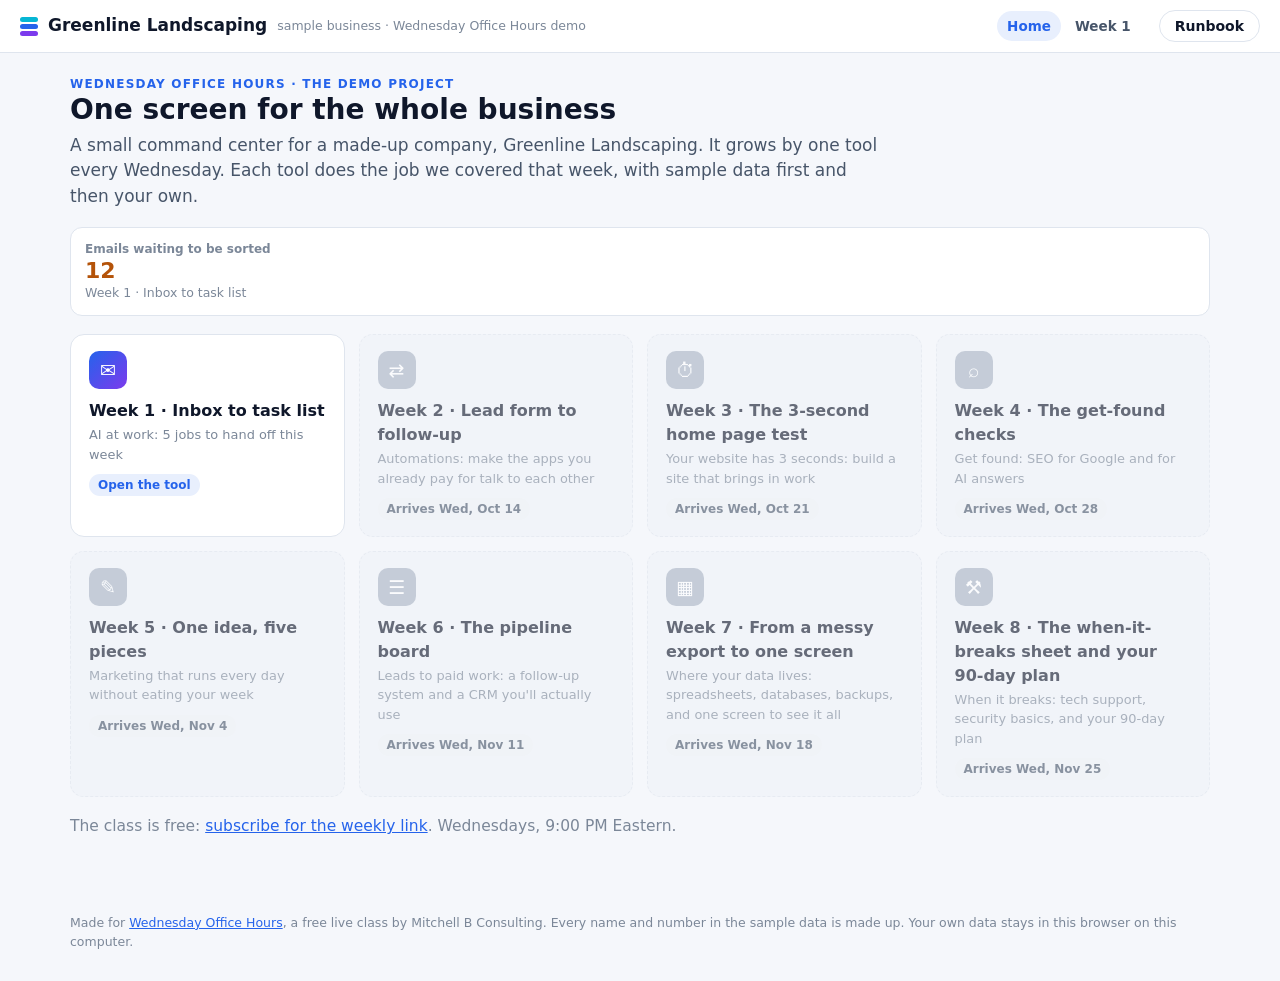
==== index.html @ 770bf20f "Office Hours demo starter: week 1, inbox to task list The starter copy for Wednesday Office Hours, a" ====
<!doctype html>
<html lang="en">
<head>
<meta charset="utf-8">
<meta name="viewport" content="width=device-width, initial-scale=1">
<title>Office Hours Demo · a small business command center</title>
<link rel="stylesheet" href="app/shell.css">
</head>
<body>
<header class="top">
  <a class="brand" href="#/"><span class="stack"><i></i><i></i><i></i></span><b id="bizname">Greenline Landscaping</b><small>sample business · Wednesday Office Hours demo</small></a>
  <nav id="nav"></nav>
  <button class="ghost" id="runbookBtn" hidden>Runbook</button>
</header>
<main id="view"></main>
<aside id="runbook" class="drawer" hidden></aside>
<div id="toast" class="toast" hidden></div>
<footer class="foot">Made for <a href="https://mitchellbconsulting.com/office-hours" target="_blank" rel="noopener">Wednesday Office Hours</a>, a free live class by Mitchell B Consulting. Every name and number in the sample data is made up. Your own data stays in this browser on this computer.</footer>
<script src="app/course.js"></script>
<script src="app/manifest.js"></script>
<script src="app/shell.js"></script>
</body>
</html>
---- app/shell.css ----
/* Office Hours demo: a calm, light page with one blue. No framework, no build step. */
:root{--bg:#f5f7fb;--card:#fff;--line:#dfe5ee;--text:#0f172a;--soft:#475569;--muted:#7b8798;--blue:#2563eb;--violet:#7c3aed;--cyan:#06b6d4;
  --ok:#15803d;--warn:#b45309;--bad:#b91c1c;--okbg:#e8f6ec;--warnbg:#fdf3dc;--badbg:#fde8e8;--bluebg:#e8effd}
*{box-sizing:border-box}
html,body{margin:0;background:var(--bg);color:var(--text);font:15.5px/1.5 system-ui,-apple-system,"Segoe UI",Roboto,Arial,sans-serif}
a{color:var(--blue)}
.top{position:sticky;top:0;z-index:5;display:flex;align-items:center;gap:18px;padding:10px 20px;background:#fff;border-bottom:1px solid var(--line)}
.brand{display:flex;align-items:center;gap:10px;text-decoration:none;color:var(--text)}
.brand b{font-size:17px}.brand small{color:var(--muted);font-size:12.5px}
.stack{display:inline-flex;flex-direction:column;gap:2px}.stack i{display:block;width:18px;height:5px;border-radius:3px;background:var(--cyan)}
.stack i:nth-child(2){background:var(--blue)}.stack i:nth-child(3){background:var(--violet)}
#nav{display:flex;gap:4px;flex-wrap:wrap;margin-left:auto}
#nav a{padding:5px 10px;border-radius:999px;text-decoration:none;color:var(--soft);font-size:13.5px;font-weight:600}
#nav a.on{background:var(--bluebg);color:var(--blue)}
main{max-width:1180px;margin:0 auto;padding:22px 20px 60px}
h1{font-size:28px;line-height:1.2;margin:0 0 6px}h2{font-size:19px;margin:0 0 10px}h3{font-size:15.5px;margin:0 0 6px}
.lead{color:var(--soft);font-size:17px;margin:0 0 18px;max-width:820px}
.kicker{font-size:12px;font-weight:800;letter-spacing:1.2px;text-transform:uppercase;color:var(--blue)}
.grid{display:grid;gap:14px}.g2{grid-template-columns:repeat(auto-fit,minmax(340px,1fr))}.g3{grid-template-columns:repeat(auto-fit,minmax(260px,1fr))}.g4{grid-template-columns:repeat(auto-fit,minmax(210px,1fr))}
.card{background:var(--card);border:1px solid var(--line);border-radius:14px;padding:16px 18px}
.card>h2:first-child,.card>h3:first-child{margin-top:0}
.tile{display:block;text-decoration:none;color:inherit;background:var(--card);border:1px solid var(--line);border-radius:14px;padding:16px 18px;transition:border-color .15s,box-shadow .15s}
a.tile:hover{border-color:var(--blue);box-shadow:0 6px 20px rgba(37,99,235,.10)}
.tile .ico{width:38px;height:38px;border-radius:10px;display:flex;align-items:center;justify-content:center;font-size:19px;color:#fff;background:linear-gradient(135deg,var(--blue),var(--violet));margin-bottom:10px}
.tile.locked{opacity:.62;background:#f0f3f8;border-style:dashed}.tile.locked .ico{background:#a8b3c4}
.tile b{display:block;font-size:16px}.tile small{display:block;color:var(--muted);margin-top:2px}
.tile .num{margin-top:10px;font-size:14px;font-weight:700}
.stat{background:var(--card);border:1px solid var(--line);border-radius:12px;padding:12px 14px}
.stat .k{font-size:12px;color:var(--muted);font-weight:600}.stat .v{font-size:22px;font-weight:800;line-height:1.2}.stat .d{font-size:12.5px;color:var(--muted)}
.ok{color:var(--ok)}.warn{color:var(--warn)}.bad{color:var(--bad)}.mut{color:var(--muted)}
.badge{display:inline-block;font-size:12px;font-weight:700;border-radius:999px;padding:2px 9px;background:#eef1f6;color:var(--soft);white-space:nowrap}
.badge.ok{background:var(--okbg);color:var(--ok)}.badge.warn{background:var(--warnbg);color:var(--warn)}.badge.bad{background:var(--badbg);color:var(--bad)}.badge.blue{background:var(--bluebg);color:var(--blue)}
button,.btn{font:600 14px system-ui,-apple-system,sans-serif;border-radius:999px;border:1px solid var(--line);background:#fff;color:var(--text);padding:7px 15px;cursor:pointer;text-decoration:none;display:inline-block}
button:hover,.btn:hover{border-color:var(--blue)}
button.primary,.btn.primary{background:var(--blue);border-color:var(--blue);color:#fff}
button.ghost{background:transparent}
button.small{padding:3px 10px;font-size:12.5px}
.row{display:flex;gap:8px;flex-wrap:wrap;align-items:center}.spacer{flex:1}
textarea,input[type=text],input[type=date],input[type=number],select{font:inherit;width:100%;border:1px solid var(--line);border-radius:10px;padding:9px 11px;background:#fff;color:var(--text)}
textarea{min-height:120px;resize:vertical;font:13.5px/1.5 ui-monospace,Menlo,Consolas,monospace}
label.f{display:block;font-size:13px;font-weight:600;color:var(--soft);margin:10px 0 4px}
pre.code{white-space:pre-wrap;word-break:break-word;background:#f3f5f9;border:1px solid var(--line);border-radius:10px;padding:11px 13px;font:13.5px/1.5 ui-monospace,Menlo,Consolas,monospace;margin:0}
.wrap{overflow-x:auto;border:1px solid var(--line);border-radius:12px;background:#fff}
table{border-collapse:collapse;width:100%;font-size:14px}th,td{text-align:left;vertical-align:top;padding:8px 11px;border-bottom:1px solid var(--line)}
th{font-size:12px;color:var(--muted);white-space:nowrap;cursor:pointer;user-select:none;background:#fafbfd}tr:last-child td{border-bottom:0}
tr.hot td{background:var(--warnbg)}tr.done td{color:var(--muted);text-decoration:line-through}
.steps{counter-reset:s;display:grid;gap:14px}
.step{background:var(--card);border:1px solid var(--line);border-radius:14px;padding:16px 18px;position:relative}
.step>h2{display:flex;gap:10px;align-items:center}
.step>h2::before{counter-increment:s;content:counter(s);flex:0 0 28px;height:28px;border-radius:50%;background:linear-gradient(135deg,var(--blue),var(--violet));color:#fff;font-size:14px;display:flex;align-items:center;justify-content:center}
.piles{display:grid;grid-template-columns:repeat(auto-fit,minmax(230px,1fr));gap:12px}
.pile{background:#f3f5f9;border:1px solid var(--line);border-radius:12px;padding:10px;min-height:120px}
.pile h3{display:flex;justify-content:space-between;align-items:center;font-size:13px;text-transform:uppercase;letter-spacing:.8px;color:var(--soft)}
.item{background:#fff;border:1px solid var(--line);border-radius:10px;padding:9px 10px;margin-top:8px;font-size:13.5px}
.item b{display:block}.item small{color:var(--muted)}.item select{margin-top:6px;padding:4px 8px;font-size:12.5px;border-radius:8px}
.item.moved{border-color:var(--warn);background:var(--warnbg)}
.bars{display:grid;gap:8px}.barrow{display:grid;grid-template-columns:150px 1fr 90px;gap:10px;align-items:center;font-size:13.5px}
.bartrack{background:#eef1f6;border-radius:6px;height:16px;overflow:hidden}.barfill{height:16px;border-radius:6px;background:linear-gradient(90deg,var(--blue),var(--violet))}
.note{border-left:3px solid var(--blue);background:var(--bluebg);border-radius:0 10px 10px 0;padding:9px 12px;font-size:14px;margin:10px 0}
.note.warn{border-color:var(--warn);background:var(--warnbg)}.note.ok{border-color:var(--ok);background:var(--okbg)}
.drawer{position:fixed;top:0;right:0;bottom:0;width:min(430px,94vw);background:#fff;border-left:1px solid var(--line);box-shadow:-12px 0 40px rgba(15,23,42,.12);z-index:9;overflow:auto;padding:18px 20px 40px}
.drawer h2{display:flex;justify-content:space-between;align-items:center}
.rb{border:1px solid var(--line);border-radius:12px;padding:10px 12px;margin:10px 0}
.rb label{display:flex;gap:9px;align-items:flex-start;cursor:pointer}.rb input{margin-top:4px;width:17px;height:17px}
.rb .at{font:700 12px ui-monospace,Menlo,monospace;color:var(--blue)}.rb small{display:block;color:var(--muted);margin-top:3px}
.rb.done{background:#f3f5f9}.rb.done b{text-decoration:line-through;color:var(--muted)}
.toast{position:fixed;left:50%;bottom:26px;transform:translateX(-50%);background:var(--text);color:#fff;padding:9px 16px;border-radius:999px;font-size:14px;z-index:20}
.foot{max-width:1180px;margin:0 auto;padding:0 20px 30px;color:var(--muted);font-size:12.5px}
.chips span{display:inline-block;border:1px solid var(--line);background:#fff;border-radius:999px;padding:2px 10px;margin:2px 4px 2px 0;font-size:12.5px}
@media (max-width:700px){.top{flex-wrap:wrap}.barrow{grid-template-columns:110px 1fr 70px}}
@media print{.top,.foot,.drawer,button{display:none}}
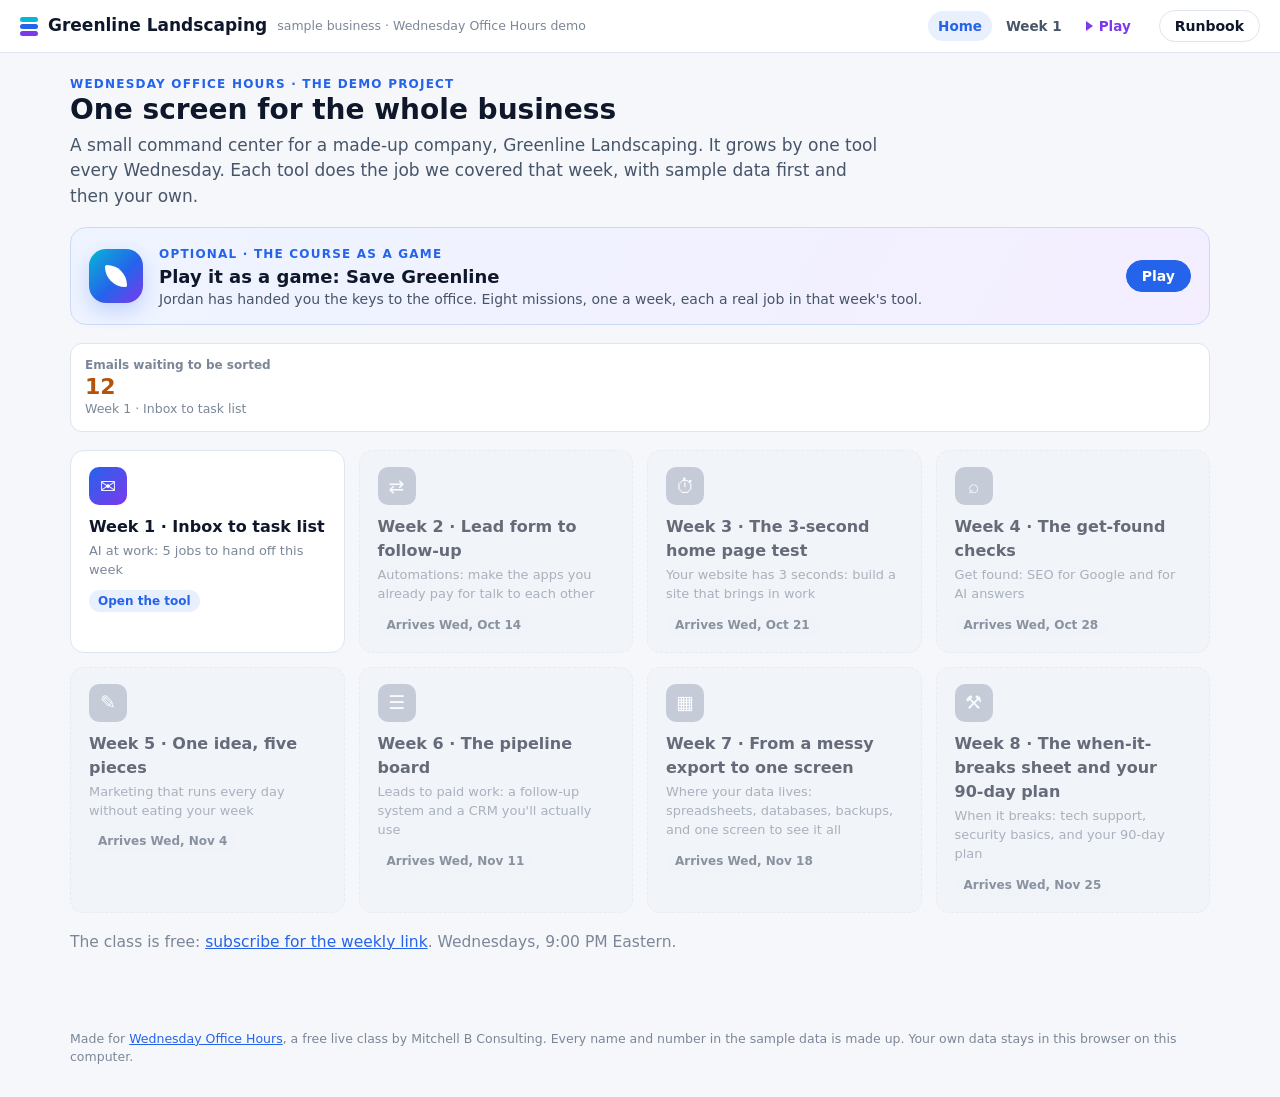
==== commit b0735ac5: "Starter: Save Greenline, the course as a game (mission 1), plus the game guide Co-Authored-By: Claud" ====
--- a/index.html
+++ b/index.html
@@ -5,6 +5,7 @@
 <meta name="viewport" content="width=device-width, initial-scale=1">
 <title>Office Hours Demo · a small business command center</title>
 <link rel="stylesheet" href="app/shell.css">
+<link rel="stylesheet" href="app/game/game.css">
 </head>
 <body>
 <header class="top">
--- a/app/game/game.css
+++ b/app/game/game.css
@@ -0,0 +1,258 @@
+/* Save Greenline · the game's look. Same calm page and the same three colors as app/shell.css.
+   Every class starts with sg- so nothing here touches the tools. No images: shapes are plain CSS. */
+
+/* ── shared pieces ── */
+:root{--sg-gold:#f2a900;--sg-grad:linear-gradient(135deg,var(--cyan),var(--blue) 55%,var(--violet))}
+.game h1[tabindex]:focus,.game h2[tabindex]:focus{outline:none}
+.game a:focus-visible,.game button:focus-visible,.game input:focus-visible,.sg-home:focus-visible{outline:3px solid rgba(37,99,235,.45);outline-offset:2px}
+.game button[disabled]{opacity:.5;cursor:not-allowed}
+.game button[disabled]:hover{border-color:var(--line)}
+.sg-narrow{max-width:760px;margin-left:auto;margin-right:auto}
+.sg-small{color:var(--muted);font-size:13.5px;margin:0}
+.sg-h{margin:26px 0 10px}
+.sg-big{padding:10px 24px;font-size:16px}
+.sg-actions{margin-top:16px;gap:12px}
+.sg-center{justify-content:center}
+.sg-sr{position:absolute;width:1px;height:1px;margin:-1px;padding:0;overflow:hidden;clip:rect(0,0,0,0);white-space:nowrap;border:0}
+.sg-card{background:var(--card);border:1px solid var(--line);border-radius:18px;padding:22px 24px}
+.sg-emblem{display:flex;align-items:center;justify-content:center;flex:0 0 54px;width:54px;height:54px;border-radius:17px;background:var(--sg-grad);box-shadow:0 8px 20px rgba(37,99,235,.22)}
+.sg-emblem i{display:block;width:22px;height:22px;background:#fff;border-radius:2px 100% 2px 100%}
+.sg-check{display:block;width:6px;height:11px;margin-top:-2px;border:solid currentColor;border-width:0 2.5px 2.5px 0;transform:rotate(45deg)}
+.sg-stars{display:inline-flex;gap:3px;font-size:18px;line-height:1}
+.sg-stars span{color:#d5dbe6}.sg-stars span.on{color:var(--sg-gold)}
+.sg-stars.big{font-size:46px;gap:10px;margin:10px 0 6px}
+.sg-medal{display:flex;align-items:center;justify-content:center;width:52px;height:52px;flex:0 0 52px;border-radius:50%;font-size:24px;line-height:1;color:#fff;background:var(--sg-grad);box-shadow:inset 0 0 0 3px rgba(255,255,255,.5),0 6px 16px rgba(37,99,235,.22);font-variant-emoji:text}
+.sg-medal.small{width:42px;height:42px;flex-basis:42px;font-size:19px}
+.sg-medal.big{width:112px;height:112px;flex-basis:112px;font-size:54px;box-shadow:inset 0 0 0 5px rgba(255,255,255,.5),0 14px 34px rgba(37,99,235,.28)}
+.sg-track{height:8px;border-radius:99px;background:#eef1f6;overflow:hidden}
+.sg-fill{height:100%;width:0;border-radius:99px;background:linear-gradient(90deg,var(--cyan),var(--blue),var(--violet));transition:width .9s cubic-bezier(.2,.7,.3,1)}
+.sg-two{display:inline-flex;align-items:center}
+.sg-ask{display:inline-flex;flex-wrap:wrap;align-items:center;gap:8px;font-size:13.5px;font-weight:600;color:var(--soft)}
+.game button.sg-danger{border-color:var(--bad);color:var(--bad)}
+.game button.sg-danger:hover{background:var(--badbg)}
+
+/* ── the invitation on the home screen, and Play in the navigation ── */
+.sg-home{display:flex;align-items:center;gap:16px;margin:0 0 18px;padding:14px 18px;text-decoration:none;color:inherit;border:1px solid #cddaf6;border-radius:16px;background:linear-gradient(120deg,#eef4ff,#f4eeff);transition:border-color .15s,box-shadow .15s}
+.sg-home:hover{border-color:var(--blue);box-shadow:0 8px 24px rgba(37,99,235,.13)}
+.sg-hometext{flex:1;min-width:0}
+.sg-hometext b{display:block;font-size:18px;line-height:1.3}
+.sg-hometext small{display:block;color:var(--soft);font-size:14px}
+.sg-cta{white-space:nowrap}
+#nav a.play{color:var(--violet)}
+#nav a.play::before{content:"";display:inline-block;margin-right:6px;border-left:7px solid currentColor;border-top:5px solid transparent;border-bottom:5px solid transparent}
+#nav a.play.on{background:#f1eaff;color:var(--violet)}
+
+/* ── the title screen ── */
+.sg-hero{position:relative;overflow:hidden;margin-top:14px;padding:32px 30px 26px;background:var(--card);border:1px solid var(--line);border-radius:22px;box-shadow:0 14px 40px rgba(37,99,235,.08)}
+.sg-hero::before{content:"";position:absolute;left:0;right:0;top:0;height:6px;background:linear-gradient(90deg,var(--cyan),var(--blue),var(--violet))}
+.sg-hero .sg-emblem{margin-bottom:14px}
+.sg-hero h1{font-size:40px;letter-spacing:-.6px;margin:4px 0 12px}
+.sg-premise{list-style:none;margin:0 0 14px;padding:0;font-size:17px;color:var(--soft)}
+.sg-premise li{margin:0 0 7px}
+.sg-hero input{max-width:340px}
+
+/* ── the map ── */
+.sg-maphead{align-items:flex-end}
+.sg-rank{display:inline-flex;flex-direction:column;padding:8px 14px;border:1px solid var(--line);border-radius:12px;background:var(--card)}
+.sg-rank small{font-size:11.5px;font-weight:800;letter-spacing:1px;text-transform:uppercase;color:var(--muted)}
+.sg-rank b{font-size:16px;color:var(--violet)}
+.sg-rankrow{gap:12px;margin-bottom:4px}
+.sg-nextup{margin:12px 0 6px;gap:14px}
+.sg-nextup .sg-small{flex:1;min-width:220px;font-size:14.5px;color:var(--soft)}
+.sg-status{display:grid;grid-template-columns:minmax(0,1.25fr) repeat(3,minmax(0,1fr));gap:12px;margin:14px 0 6px}
+.sg-meter{display:flex;flex-direction:column;background:var(--card);border:1px solid var(--line);border-radius:14px;padding:12px 14px}
+.sg-meter .k{font-size:12.5px;font-weight:600;color:var(--muted);line-height:1.3}
+.sg-meter .v{margin-top:auto;padding-top:4px;font-size:26px;font-weight:800;line-height:1.2;font-variant-numeric:tabular-nums}
+.sg-meter .sg-track{margin:6px 0 5px}
+.sg-meter .d{font-size:12px;color:var(--muted)}
+.sg-health .v{color:var(--blue)}
+.sg-health .sg-track{height:12px}
+
+/* the path: four stops, a turn, four stops back. Each connector is drawn by the stop it leaves. */
+.sg-path{list-style:none;margin:0;padding:6px 18px 0;display:grid;grid-template-columns:repeat(4,minmax(0,1fr));column-gap:18px;row-gap:30px}
+.sg-stop{position:relative;display:flex;min-width:0}
+.sg-stop::after{content:"";position:absolute;z-index:0;pointer-events:none;top:25px;left:50%;width:calc(100% + 18px);height:6px;border-radius:3px;background:var(--line)}
+.sg-stop.is-done::after{background:var(--blue)}
+.sg-stopin{position:relative;z-index:1;flex:1;min-width:0;display:flex;flex-direction:column;text-decoration:none;color:inherit;border-radius:14px}
+.sg-node{position:relative;display:flex;align-items:center;justify-content:center;flex:0 0 56px;width:56px;height:56px;margin:0 auto;border-radius:50%;border:4px solid var(--line);background:#fff;color:var(--muted);font-size:20px;font-weight:800;line-height:1;box-shadow:0 0 0 5px var(--bg);font-variant-emoji:text}
+.sg-stopbody{display:flex;flex-direction:column;flex:1;gap:3px;margin-top:10px;padding:10px 12px 12px;text-align:center;background:var(--card);border:1px solid var(--line);border-radius:14px;transition:border-color .15s,box-shadow .15s}
+.sg-stopk{font-size:11.5px;font-weight:800;letter-spacing:1px;text-transform:uppercase;color:var(--muted)}
+.sg-stopbody b{font-size:15px;line-height:1.3}
+.sg-stopstate{margin-top:auto;padding-top:6px;font-size:13px;color:var(--muted)}
+a.sg-stopin:hover .sg-stopbody{border-color:var(--blue);box-shadow:0 6px 20px rgba(37,99,235,.10)}
+.is-done .sg-node{border-color:transparent;background:var(--sg-grad);color:#fff;font-size:24px}
+.is-open .sg-node{border-color:var(--blue);color:var(--blue)}
+.is-open .sg-node::after{content:"";position:absolute;top:-4px;right:-4px;bottom:-4px;left:-4px;border-radius:50%;border:2px solid var(--blue);opacity:0;animation:sg-pulse 2.2s ease-out infinite}
+.is-open .sg-stopbody{border-color:#b9cdf8;box-shadow:0 6px 20px rgba(37,99,235,.08)}
+.is-locked .sg-node{background:#eef1f6;color:#a8b3c4}
+.is-later .sg-node{border-style:dashed;background:var(--bg);color:#a8b3c4}
+.is-locked .sg-stopbody,.is-later .sg-stopbody{background:#f0f3f8;border-style:dashed}
+.is-locked .sg-stopbody b,.is-later .sg-stopbody b{color:var(--soft)}
+.sg-lock{position:relative;display:block;width:18px;height:13px;margin-top:8px;border-radius:3px;background:currentColor}
+.sg-lock::before{content:"";position:absolute;left:3px;top:-9px;width:12px;height:11px;box-sizing:border-box;border:3px solid currentColor;border-bottom:0;border-radius:6px 6px 0 0}
+@media (min-width:861px){
+  .sg-stop:nth-child(1){grid-area:1/1}.sg-stop:nth-child(2){grid-area:1/2}.sg-stop:nth-child(3){grid-area:1/3}.sg-stop:nth-child(4){grid-area:1/4}
+  .sg-stop:nth-child(5){grid-area:2/4}.sg-stop:nth-child(6){grid-area:2/3}.sg-stop:nth-child(7){grid-area:2/2}.sg-stop:nth-child(8){grid-area:2/1}
+  .sg-stop:nth-child(n+5)::after{left:auto;right:50%}
+  .sg-stop:nth-child(4)::after{left:50%;right:-14px;width:auto;height:calc(100% + 36px);box-sizing:border-box;background:none;border:6px solid var(--line);border-left:0;border-radius:0 30px 30px 0}
+  .sg-stop.is-done:nth-child(4)::after{background:none;border-color:var(--blue)}
+  .sg-stop:nth-child(8)::after{display:none}
+}
+.sg-shelf{list-style:none;margin:0;padding:0;display:grid;grid-template-columns:repeat(auto-fill,minmax(118px,1fr));gap:10px}
+.sg-badge{display:flex;flex-direction:column;align-items:center;gap:7px;padding:12px 8px;text-align:center;font-size:13px;font-weight:700;line-height:1.3;background:var(--card);border:1px solid var(--line);border-radius:14px}
+.sg-badge.off{background:transparent;border-style:dashed;color:var(--muted);font-weight:600}
+.sg-badge.off .sg-medal{background:#eef1f6;color:#b6c0cf;box-shadow:inset 0 0 0 2px var(--line)}
+.sg-foot{margin-top:26px;padding-top:14px;border-top:1px solid var(--line);font-size:13.5px}
+
+/* ── a mission ── */
+.sg-back{display:inline-block;margin-bottom:10px;font-size:13.5px;font-weight:600;text-decoration:none}
+.sg-back::before{content:"";display:inline-block;width:7px;height:7px;margin-right:7px;border:solid currentColor;border-width:0 0 2px 2px;transform:rotate(45deg) translateY(-1px)}
+.sg-steps{list-style:none;display:flex;flex-wrap:wrap;gap:6px;margin:10px 0 18px;padding:0}
+.sg-step,.game button.sg-step{display:inline-flex;align-items:center;gap:7px;padding:4px 13px 4px 5px;border:1px solid var(--line);border-radius:999px;background:#fff;color:var(--muted);font:700 13px system-ui,-apple-system,sans-serif}
+.sg-step i{display:flex;align-items:center;justify-content:center;width:22px;height:22px;border-radius:50%;background:#eef1f6;font-style:normal;font-size:12px}
+.sg-step.on{border-color:var(--blue);background:var(--bluebg);color:var(--blue)}
+.sg-step.on i{background:var(--blue);color:#fff}
+.sg-step.past,.game button.sg-step.past{color:var(--soft)}
+.game button.sg-step:hover{border-color:var(--blue);color:var(--blue)}
+.sg-step.past i{background:var(--okbg);color:var(--ok)}
+.sg-briefer{display:flex;align-items:center;gap:12px;margin-bottom:14px}
+.sg-briefer b{display:block;font-size:16px}.sg-briefer small{color:var(--muted)}
+.sg-avatar{display:flex;align-items:center;justify-content:center;flex:0 0 46px;width:46px;height:46px;border-radius:50%;color:#fff;font-size:19px;font-weight:800;background:linear-gradient(135deg,var(--cyan),var(--blue))}
+.sg-scene p{margin:0 0 12px;font-size:17px;line-height:1.55}
+.sg-earn{display:flex;align-items:center;gap:12px;margin-top:14px;padding:10px 12px;border:1px dashed var(--line);border-radius:12px}
+.sg-earn b{display:block}.sg-earn small{color:var(--muted)}
+
+/* the questions */
+.sg-dots{display:flex;gap:6px;margin-bottom:12px}
+.sg-dots i{width:34px;height:6px;border-radius:3px;background:#e3e8f0}
+.sg-dots i.on{background:var(--blue)}.sg-dots i.ok{background:var(--ok)}
+.sg-quiz h2{font-size:21px;line-height:1.35;margin:4px 0 6px}
+.sg-opts{display:grid;gap:10px;margin:14px 0 4px}
+.game button.sg-opt{display:flex;align-items:center;gap:12px;width:100%;padding:12px 14px;text-align:left;font-size:15.5px;line-height:1.4;border:1.5px solid var(--line);border-radius:14px;background:#fff}
+.sg-opt i{display:flex;align-items:center;justify-content:center;flex:0 0 28px;height:28px;border-radius:50%;background:var(--bluebg);color:var(--blue);font-style:normal;font-size:13px;font-weight:800}
+.game button.sg-opt:hover{border-color:var(--blue)}
+.game button.sg-opt[aria-disabled="true"]{cursor:default;opacity:.55}
+.game button.sg-opt[aria-disabled="true"]:hover{border-color:var(--line)}
+.game button.sg-opt.wrong{opacity:1;border-color:var(--bad);background:var(--badbg);color:var(--bad);animation:sg-shake .35s}
+.sg-opt.wrong i{background:var(--bad);color:#fff}
+.game button.sg-opt.wrong:hover{border-color:var(--bad)}
+.game button.sg-opt.right{border-color:var(--ok);background:var(--okbg);color:var(--ok)}
+.sg-opt.right i{background:var(--ok);color:#fff}
+.sg-why{min-height:8px}
+.sg-why .note{animation:sg-rise .3s ease-out}
+
+/* the job: the objectives panel stays in view while the tool scrolls under it */
+.sg-obj{position:sticky;top:62px;z-index:4;margin:0 0 18px;padding:12px 14px;background:rgba(255,255,255,.97);border:1px solid #c9d7f5;border-radius:16px;box-shadow:0 10px 28px rgba(15,23,42,.10)}
+.sg-objhead{display:flex;align-items:center;gap:10px}
+.sg-objhead b{font-size:15px;white-space:nowrap}
+.sg-objhead .sg-track{flex:1;min-width:40px}
+.sg-objcount{font-size:13px;font-weight:700;color:var(--blue);white-space:nowrap}
+.sg-objlist{list-style:none;display:flex;flex-wrap:wrap;gap:8px;margin:10px 0 0;padding:0}
+.sg-o{display:flex;align-items:center;gap:8px;padding:5px 12px 5px 6px;font-size:13.5px;font-weight:600;line-height:1.3;color:var(--soft);background:#fff;border:1px solid var(--line);border-radius:16px}
+.sg-tick{display:flex;align-items:center;justify-content:center;flex:0 0 22px;width:22px;height:22px;border-radius:50%;border:2px solid #c3ccd9;color:#fff}
+.sg-o .sg-check{display:none}
+.sg-o.done{border-color:#b9dfc4;background:var(--okbg);color:var(--ok)}
+.sg-o.done .sg-tick{border-color:var(--ok);background:var(--ok)}
+.sg-o.done .sg-check{display:block}
+.sg-o.bonus{border-style:dashed}
+.sg-o.bonus .sg-tick{border-radius:7px}
+.sg-o.bonus.done{border-color:#d3c2f7;background:#f1eaff;color:var(--violet)}
+.sg-o.bonus.done .sg-tick{border-color:var(--violet);background:var(--violet)}
+.sg-tag{padding:1px 7px;border-radius:999px;background:#f1eaff;color:var(--violet);font-size:10.5px;font-weight:800;letter-spacing:.6px;text-transform:uppercase}
+.sg-o.just{animation:sg-tickpop .55s cubic-bezier(.2,1.5,.4,1)}
+.sg-nochecks{font-size:14px;color:var(--warn);background:var(--warnbg);border-radius:10px;padding:7px 11px}
+.sg-upnext{display:none;margin-top:8px;font-size:13.5px;font-weight:600;color:var(--soft)}
+.sg-objfoot{display:flex;flex-wrap:wrap;align-items:center;gap:10px;margin-top:12px}
+.sg-objhint{font-size:13.5px;color:var(--soft)}
+.sg-obj.folded .sg-objlist,.sg-obj.folded .sg-two{display:none}
+.sg-obj.folded .sg-upnext{display:block}
+.sg-obj.folded:not(.ready) .sg-objfoot{display:none}
+.sg-toolhead{margin-bottom:14px}
+.sg-toolhead h2{font-size:22px;margin:2px 0 4px}
+.sg-toolhead .lead{margin-bottom:6px}
+
+/* mission complete */
+.sg-win{position:relative;text-align:center;padding-top:28px}
+.sg-winmedal{position:relative;width:112px;height:112px;margin:0 auto 14px}
+.sg-ring{position:absolute;top:0;right:0;bottom:0;left:0;border-radius:50%;border:3px solid var(--blue);opacity:0}
+.sg-winmedal .sg-medal{position:relative;z-index:1}
+.sg-burst{position:absolute;left:50%;top:50%;width:0;height:0;pointer-events:none}
+.sg-burst i{position:absolute;left:-4px;top:-5px;width:8px;height:10px;border-radius:2px;background:var(--c);opacity:0}
+.sg-wintitle{font-size:24px;margin:4px 0 0}
+.sg-need{display:inline-block;margin:10px auto 0;padding:0 0 0 18px;text-align:left;font-size:14px;color:var(--soft)}
+.sg-win .sg-center{margin-top:12px}
+.sg-after{margin-top:6px}
+.sg-after .sg-status{grid-template-columns:repeat(4,minmax(0,1fr))}
+.sg-debrief{margin-top:14px}
+.sg-debrief p{margin:6px 0 0;font-size:16.5px}
+.sg-teaser{margin:16px 0 0;padding:12px 16px;border-radius:14px;background:linear-gradient(120deg,#eef4ff,#f4eeff);border:1px solid #cddaf6;font-size:16.5px;font-weight:700}
+.sg-new .sg-medal.big{animation:sg-medal .7s cubic-bezier(.2,1.5,.4,1) both}
+.sg-new .sg-ring{animation:sg-ring 1.3s ease-out .25s both}
+.sg-new .sg-burst i{animation:sg-burst 1.25s cubic-bezier(.15,.7,.3,1) both}
+.sg-new .sg-stars.big span.on{animation:sg-star .5s cubic-bezier(.2,1.7,.4,1) both}
+.sg-new .sg-stars.big span:nth-child(1){animation-delay:.45s}
+.sg-new .sg-stars.big span:nth-child(2){animation-delay:.65s}
+.sg-new .sg-stars.big span:nth-child(3){animation-delay:.85s}
+.sg-after.sg-new{animation:sg-rise .5s ease-out .9s both}
+
+/* ── the final screen and the certificate ── */
+.sg-certwrap{max-width:780px;margin:0 auto}
+.sg-certtools{max-width:340px;margin:0 auto 14px}
+.sg-cert{padding:9px;border-radius:20px;background:linear-gradient(135deg,var(--cyan),var(--blue) 50%,var(--violet));box-shadow:0 16px 44px rgba(37,99,235,.16)}
+.sg-certin{display:flex;flex-direction:column;align-items:center;gap:6px;padding:34px 28px 26px;text-align:center;background:#fff;border-radius:13px;color:var(--text)}
+.sg-certk{margin-top:8px;font-size:12.5px;font-weight:800;letter-spacing:2.4px;text-transform:uppercase;color:var(--blue)}
+.sg-certsmall{font-size:15px;color:var(--soft)}
+.sg-certname{margin:2px 0;padding:0 18px 6px;font:700 36px/1.2 Georgia,"Times New Roman",serif;border-bottom:2px solid var(--line);overflow-wrap:anywhere}
+.sg-certbig{margin-top:10px;font-size:21px;font-weight:800}
+.sg-certrow{font-size:14px;font-weight:700;color:var(--violet)}
+.sg-certfoot{margin-top:12px;font-size:13.5px;color:var(--soft)}
+.sg-certnote{font-size:12px;color:var(--muted)}
+.sg-share{margin-top:16px;padding:14px 16px;border:1px dashed var(--line);border-radius:14px;background:var(--card)}
+.sg-share p{margin:6px 0 0;font-size:14.5px;color:var(--soft)}
+
+/* ── the moving parts ── */
+@keyframes sg-pulse{0%{transform:scale(1);opacity:.55}100%{transform:scale(1.45);opacity:0}}
+@keyframes sg-shake{0%,100%{transform:translateX(0)}25%{transform:translateX(-5px)}75%{transform:translateX(5px)}}
+@keyframes sg-rise{from{opacity:0;transform:translateY(8px)}to{opacity:1;transform:none}}
+@keyframes sg-tickpop{0%{transform:scale(1)}40%{transform:scale(1.09)}100%{transform:scale(1)}}
+@keyframes sg-medal{0%{opacity:0;transform:scale(.3) rotate(-18deg)}100%{opacity:1;transform:none}}
+@keyframes sg-ring{0%{opacity:.7;transform:scale(1)}100%{opacity:0;transform:scale(1.9)}}
+@keyframes sg-star{0%{opacity:0;transform:scale(0) rotate(-40deg)}100%{opacity:1;transform:none}}
+@keyframes sg-burst{0%{opacity:0;transform:rotate(var(--a)) translateY(-34px) scale(.5)}12%{opacity:1}70%{opacity:1}100%{opacity:0;transform:rotate(var(--a)) translateY(calc(-1 * var(--d))) scale(1)}}
+@media (prefers-reduced-motion:reduce){
+  .game *,.game *::before,.game *::after,.sg-home{animation:none!important;transition:none!important}
+  .sg-burst,.sg-ring{display:none}
+}
+
+/* ── smaller screens ── */
+@media (max-width:860px){
+  .sg-status{grid-template-columns:repeat(3,minmax(0,1fr))}
+  .sg-status .sg-health{grid-column:1/-1}
+  .sg-after .sg-status{grid-template-columns:repeat(3,minmax(0,1fr))}
+  .sg-path{grid-template-columns:minmax(0,1fr);row-gap:14px;padding:0}
+  .sg-stop::after{top:28px;left:25px;width:6px;height:calc(100% + 14px)}
+  .sg-stop:last-child::after{display:none}
+  .sg-stopin{flex-direction:row;align-items:flex-start;gap:12px}
+  .sg-node{margin:0}
+  .sg-stopbody{min-height:56px;margin-top:0;text-align:left;align-items:flex-start}
+}
+@media (max-width:560px){
+  .sg-status,.sg-after .sg-status{grid-template-columns:minmax(0,1fr)}
+  .sg-meter .v{font-size:22px}
+  .sg-hero{padding:26px 18px 20px}.sg-hero h1{font-size:32px}
+  .sg-card{padding:18px 16px}
+  .sg-home{flex-wrap:wrap}
+  .sg-stars.big{font-size:38px}
+  .sg-certin{padding:26px 16px 20px}.sg-certname{font-size:28px}
+  .sg-objhead b{font-size:14px}
+}
+
+/* ── printing the certificate: the Print button puts sg-printing on <body>, and takes it off afterwards ── */
+@media print{
+  body.sg-printing .top,body.sg-printing .foot,body.sg-printing .drawer,body.sg-printing .toast{display:none!important}
+  body.sg-printing .sg-final>*{display:none!important}
+  body.sg-printing .sg-final>.sg-certwrap{display:block!important}
+  body.sg-printing .sg-certwrap>*{display:none!important}
+  body.sg-printing .sg-certwrap>.sg-cert{display:block!important;box-shadow:none;margin-top:30px;-webkit-print-color-adjust:exact;print-color-adjust:exact}
+  body.sg-printing,body.sg-printing main{background:#fff}
+}
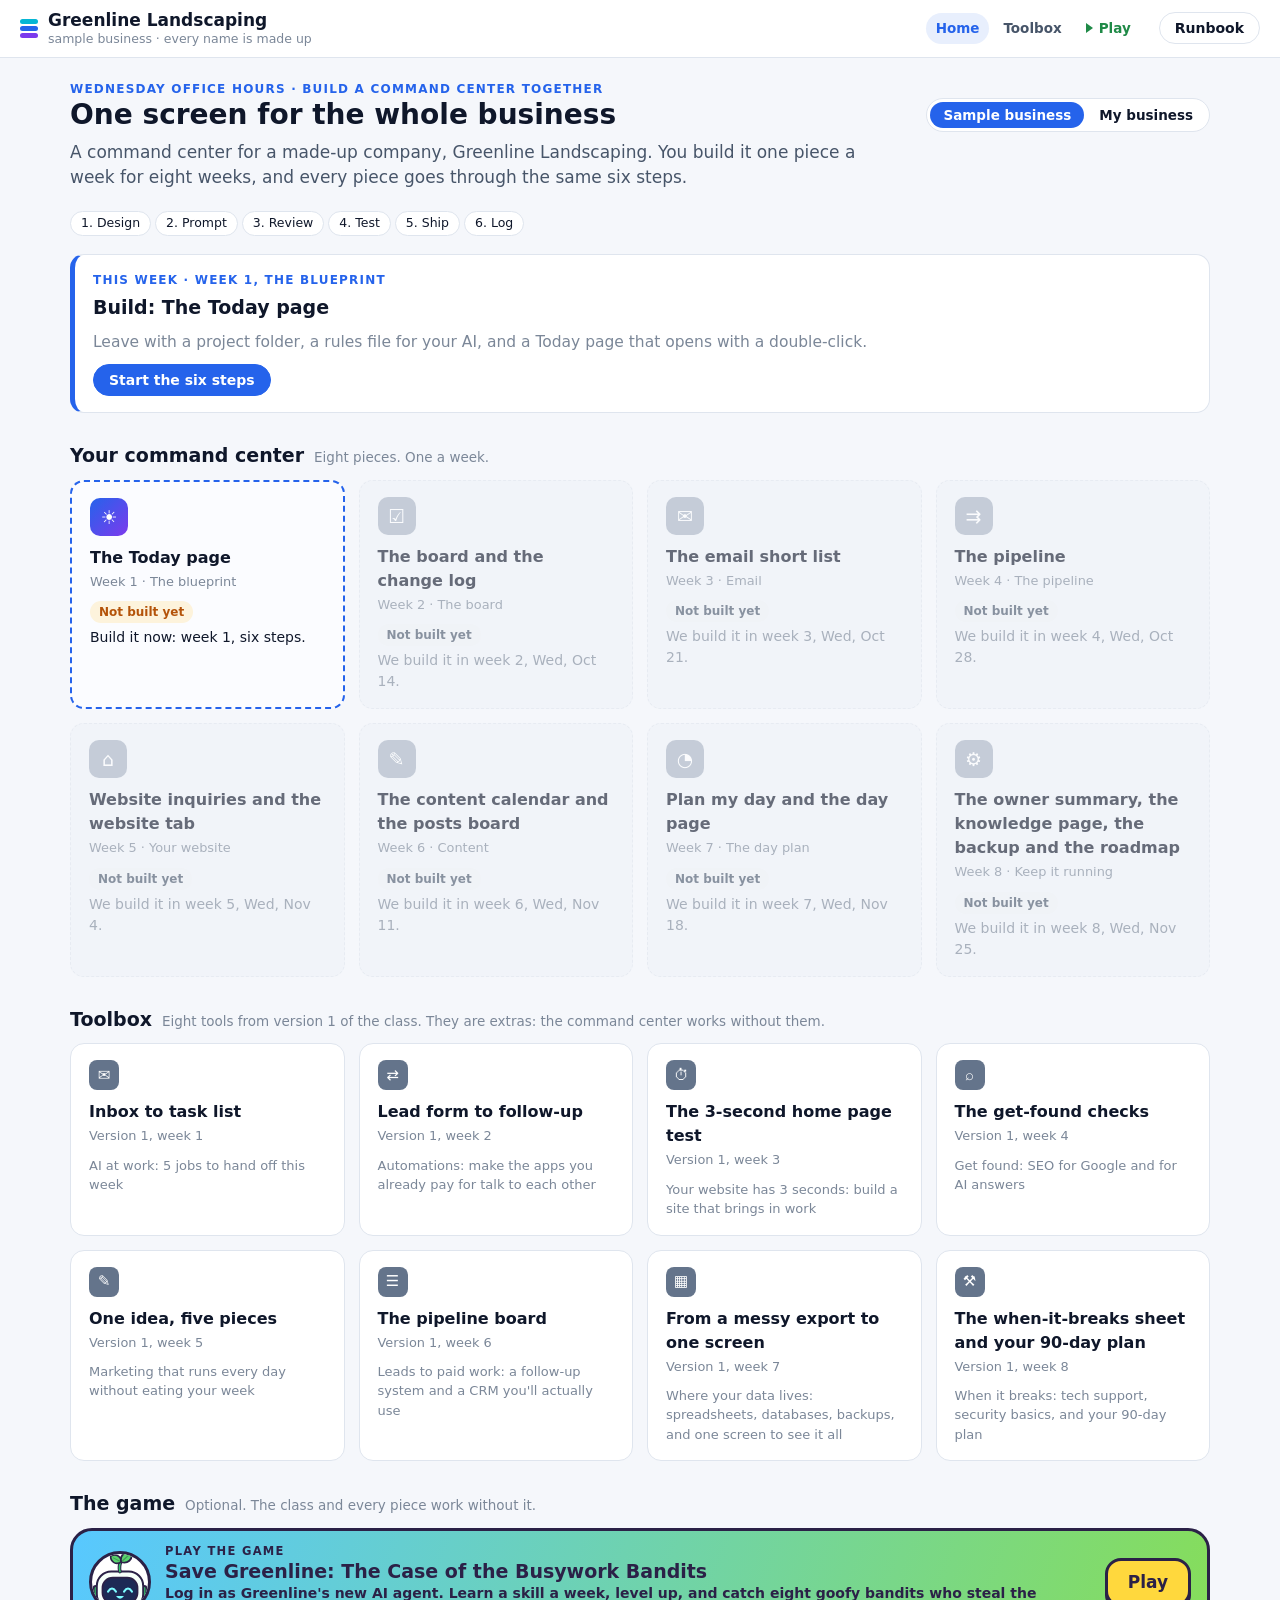
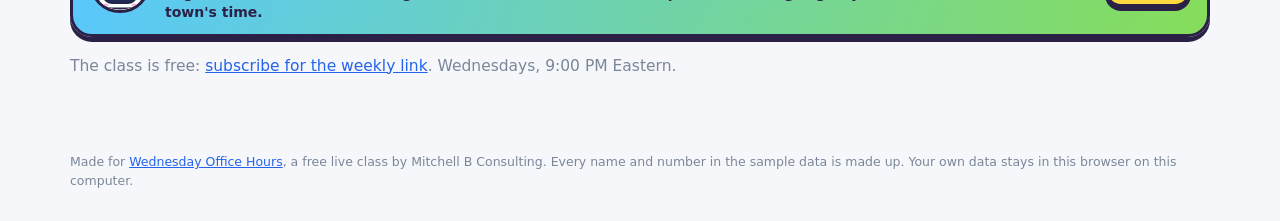
==== commit f2aed190: "Starter for week 1 of season 2: the class Command Center, with the Today page ready to build The she" ====
--- a/index.html
+++ b/index.html
@@ -3,13 +3,13 @@
 <head>
 <meta charset="utf-8">
 <meta name="viewport" content="width=device-width, initial-scale=1">
-<title>Office Hours Demo · a small business command center</title>
+<title>Office Hours · a small business command center</title>
 <link rel="stylesheet" href="app/shell.css">
 <link rel="stylesheet" href="app/game/game.css">
 </head>
 <body>
 <header class="top">
-  <a class="brand" href="#/"><span class="stack"><i></i><i></i><i></i></span><b id="bizname">Greenline Landscaping</b><small>sample business · Wednesday Office Hours demo</small></a>
+  <a class="brand" href="#/"><span class="stack"><i></i><i></i><i></i></span><span class="names"><b id="bizname">Greenline Landscaping</b><small id="bizsub">sample business · every name is made up</small></span></a>
   <nav id="nav"></nav>
   <button class="ghost" id="runbookBtn" hidden>Runbook</button>
 </header>
--- a/app/shell.css
+++ b/app/shell.css
@@ -36,7 +36,7 @@
 button.ghost{background:transparent}
 button.small{padding:3px 10px;font-size:12.5px}
 .row{display:flex;gap:8px;flex-wrap:wrap;align-items:center}.spacer{flex:1}
-textarea,input[type=text],input[type=date],input[type=number],select{font:inherit;width:100%;border:1px solid var(--line);border-radius:10px;padding:9px 11px;background:#fff;color:var(--text)}
+textarea,input[type=text],input[type=date],input[type=number],input[type=time],select{font:inherit;width:100%;border:1px solid var(--line);border-radius:10px;padding:9px 11px;background:#fff;color:var(--text)}
 textarea{min-height:120px;resize:vertical;font:13.5px/1.5 ui-monospace,Menlo,Consolas,monospace}
 label.f{display:block;font-size:13px;font-weight:600;color:var(--soft);margin:10px 0 4px}
 pre.code{white-space:pre-wrap;word-break:break-word;background:#f3f5f9;border:1px solid var(--line);border-radius:10px;padding:11px 13px;font:13.5px/1.5 ui-monospace,Menlo,Consolas,monospace;margin:0}
@@ -69,3 +69,41 @@
 .chips span{display:inline-block;border:1px solid var(--line);background:#fff;border-radius:999px;padding:2px 10px;margin:2px 4px 2px 0;font-size:12.5px}
 @media (max-width:700px){.top{flex-wrap:wrap}.barrow{grid-template-columns:110px 1fr 70px}}
 @media print{.top,.foot,.drawer,button{display:none}}
+/* Season 2: the command center, its pieces and the build page */
+:focus-visible{outline:3px solid var(--blue);outline-offset:2px}
+.sec{display:flex;align-items:baseline;gap:10px;flex-wrap:wrap;margin:28px 0 10px}.sec h2{margin:0}.sec small{color:var(--muted);font-size:13.5px}
+.mode{display:inline-flex;border:1px solid var(--line);border-radius:999px;background:#fff;padding:3px;gap:2px}
+.mode button{border:0;background:transparent;padding:5px 13px;font-size:13.5px}.mode button.on{background:var(--blue);color:#fff}
+.tile .what{margin-top:10px;font-size:13px;color:var(--muted)}.tile .big{font-size:20px;font-weight:800;line-height:1.25;color:var(--text)}
+.tile .big.ok{color:var(--ok)}.tile .big.warn{color:var(--warn)}.tile .big.bad{color:var(--bad)}
+.tile.todo{border:2px dashed var(--blue);background:#fbfcff}
+.tile.tool .ico{width:30px;height:30px;font-size:15px;border-radius:8px;background:#64748b}
+.thisweek{border-left:5px solid var(--blue);margin:16px 0 0}
+.tabs{display:flex;gap:4px;flex-wrap:wrap;margin:0 0 14px;border-bottom:1px solid var(--line);padding-bottom:8px}
+.tabs button{border-color:transparent;background:transparent;color:var(--soft)}.tabs button.on{background:var(--bluebg);color:var(--blue)}.tabs .badge{margin-left:6px}
+.drop{border:2px dashed #c3cedd;border-radius:12px;padding:14px;background:#fafbfd}.drop.over{border-color:var(--blue);background:var(--bluebg)}
+.note.setup b{display:block}.note.setup ol{margin:6px 0 0;padding-left:20px}
+.check{display:flex;gap:9px;align-items:flex-start;padding:5px 0;cursor:pointer}.check input{margin-top:4px;width:17px;height:17px;flex:0 0 auto}
+.check small{display:block;color:var(--muted)}.check.done>span{color:var(--muted);text-decoration:line-through}.check .md p{margin:0}
+.md p{margin:0 0 8px}.md ul,.md ol{margin:0 0 10px;padding-left:22px}.md li{margin:2px 0}.md h2{font-size:17px;margin:12px 0 6px}.md h3{font-size:15px;margin:12px 0 4px}
+code{font:13px ui-monospace,Menlo,Consolas,monospace;background:#f3f5f9;border:1px solid var(--line);border-radius:6px;padding:1px 5px;word-break:break-word}
+.first{border-left:5px solid var(--blue)}.first .big{font-size:21px;font-weight:800;line-height:1.3}
+.paid{margin-top:22px;font-size:13.5px;color:var(--muted);border-top:1px solid var(--line);padding-top:12px}
+.item .sub{display:block;color:var(--soft);font-size:13px;margin-top:3px}.item.flag{border-color:var(--bad)}
+.kind{font-size:11px;font-weight:800;letter-spacing:.8px;text-transform:uppercase}
+.cal{display:grid;grid-template-columns:repeat(7,minmax(0,1fr));gap:6px}.cal .dow{font-size:12px;font-weight:700;color:var(--muted);text-align:center}
+.cal .cell{background:#fff;border:1px solid var(--line);border-radius:10px;min-height:86px;padding:6px;font-size:12.5px}.cal .cell.off{background:transparent;border-style:dashed}
+.cal .cell.now{border-color:var(--blue);box-shadow:inset 0 0 0 1px var(--blue)}.cal .dn{font-weight:700;color:var(--soft)}
+.cal .post{display:block;border-radius:6px;padding:2px 5px;margin-top:4px;background:var(--bluebg);color:var(--blue);overflow:hidden;text-overflow:ellipsis}
+.cal .post.done{background:var(--okbg);color:var(--ok)}
+@media (max-width:700px){.cal{grid-template-columns:1fr}.cal .dow,.cal .cell.off,.cal .cell.none{display:none}.cal .cell{min-height:0}.mode button{padding:5px 10px}}
+.pgrid{display:grid;gap:14px;grid-template-columns:repeat(4,minmax(0,1fr))}
+@media (max-width:1000px){.pgrid{grid-template-columns:repeat(2,minmax(0,1fr))}}
+@media (max-width:560px){.pgrid{grid-template-columns:minmax(0,1fr)}}
+.brand{flex:0 0 auto}.brand .names{display:flex;flex-direction:column;line-height:1.25}
+#nav{flex:1 1 auto;justify-content:flex-end}#nav a{white-space:nowrap}#runbookBtn{flex:0 0 auto}
+@media (max-width:700px){#nav{justify-content:flex-start;margin-left:0;order:3;flex-basis:100%}.brand{flex:1 1 auto}}
+.g2{grid-template-columns:repeat(auto-fit,minmax(min(340px,100%),1fr))}.g3{grid-template-columns:repeat(auto-fit,minmax(min(260px,100%),1fr))}.g4{grid-template-columns:repeat(auto-fit,minmax(min(210px,100%),1fr))}
+/* A wide table or a long line scrolls inside its own box. It never pushes the page sideways. */
+.steps{grid-template-columns:minmax(0,1fr)}.step,.grid>*,.piles>*,.pgrid>*{min-width:0}pre.code,.item,.card{overflow-wrap:anywhere}
+@media (max-width:700px){.top{gap:8px;padding:8px 12px}#nav{flex-wrap:nowrap;overflow-x:auto;padding-bottom:2px}.brand small{font-size:11.5px}}
--- a/app/game/game.css
+++ b/app/game/game.css
@@ -1,258 +1,630 @@
-/* Save Greenline · the game's look. Same calm page and the same three colors as app/shell.css.
-   Every class starts with sg- so nothing here touches the tools. No images: shapes are plain CSS. */
-
-/* ── shared pieces ── */
-:root{--sg-gold:#f2a900;--sg-grad:linear-gradient(135deg,var(--cyan),var(--blue) 55%,var(--violet))}
-.game h1[tabindex]:focus,.game h2[tabindex]:focus{outline:none}
-.game a:focus-visible,.game button:focus-visible,.game input:focus-visible,.sg-home:focus-visible{outline:3px solid rgba(37,99,235,.45);outline-offset:2px}
-.game button[disabled]{opacity:.5;cursor:not-allowed}
-.game button[disabled]:hover{border-color:var(--line)}
-.sg-narrow{max-width:760px;margin-left:auto;margin-right:auto}
-.sg-small{color:var(--muted);font-size:13.5px;margin:0}
-.sg-h{margin:26px 0 10px}
-.sg-big{padding:10px 24px;font-size:16px}
-.sg-actions{margin-top:16px;gap:12px}
-.sg-center{justify-content:center}
-.sg-sr{position:absolute;width:1px;height:1px;margin:-1px;padding:0;overflow:hidden;clip:rect(0,0,0,0);white-space:nowrap;border:0}
-.sg-card{background:var(--card);border:1px solid var(--line);border-radius:18px;padding:22px 24px}
-.sg-emblem{display:flex;align-items:center;justify-content:center;flex:0 0 54px;width:54px;height:54px;border-radius:17px;background:var(--sg-grad);box-shadow:0 8px 20px rgba(37,99,235,.22)}
-.sg-emblem i{display:block;width:22px;height:22px;background:#fff;border-radius:2px 100% 2px 100%}
-.sg-check{display:block;width:6px;height:11px;margin-top:-2px;border:solid currentColor;border-width:0 2.5px 2.5px 0;transform:rotate(45deg)}
-.sg-stars{display:inline-flex;gap:3px;font-size:18px;line-height:1}
-.sg-stars span{color:#d5dbe6}.sg-stars span.on{color:var(--sg-gold)}
-.sg-stars.big{font-size:46px;gap:10px;margin:10px 0 6px}
-.sg-medal{display:flex;align-items:center;justify-content:center;width:52px;height:52px;flex:0 0 52px;border-radius:50%;font-size:24px;line-height:1;color:#fff;background:var(--sg-grad);box-shadow:inset 0 0 0 3px rgba(255,255,255,.5),0 6px 16px rgba(37,99,235,.22);font-variant-emoji:text}
-.sg-medal.small{width:42px;height:42px;flex-basis:42px;font-size:19px}
-.sg-medal.big{width:112px;height:112px;flex-basis:112px;font-size:54px;box-shadow:inset 0 0 0 5px rgba(255,255,255,.5),0 14px 34px rgba(37,99,235,.28)}
-.sg-track{height:8px;border-radius:99px;background:#eef1f6;overflow:hidden}
-.sg-fill{height:100%;width:0;border-radius:99px;background:linear-gradient(90deg,var(--cyan),var(--blue),var(--violet));transition:width .9s cubic-bezier(.2,.7,.3,1)}
-.sg-two{display:inline-flex;align-items:center}
-.sg-ask{display:inline-flex;flex-wrap:wrap;align-items:center;gap:8px;font-size:13.5px;font-weight:600;color:var(--soft)}
-.game button.sg-danger{border-color:var(--bad);color:var(--bad)}
-.game button.sg-danger:hover{background:var(--badbg)}
-
-/* ── the invitation on the home screen, and Play in the navigation ── */
-.sg-home{display:flex;align-items:center;gap:16px;margin:0 0 18px;padding:14px 18px;text-decoration:none;color:inherit;border:1px solid #cddaf6;border-radius:16px;background:linear-gradient(120deg,#eef4ff,#f4eeff);transition:border-color .15s,box-shadow .15s}
-.sg-home:hover{border-color:var(--blue);box-shadow:0 8px 24px rgba(37,99,235,.13)}
-.sg-hometext{flex:1;min-width:0}
-.sg-hometext b{display:block;font-size:18px;line-height:1.3}
-.sg-hometext small{display:block;color:var(--soft);font-size:14px}
-.sg-cta{white-space:nowrap}
-#nav a.play{color:var(--violet)}
+/* Save Greenline · the game's look: a bright cartoon with thick outlines, chunky buttons and bouncy
+   motion. Every class starts with sg- so nothing here touches the weekly tools. No images and no web
+   fonts: the pictures are SVG drawn by app/game/art.js, the lettering is a rounded system font.
+   A mission that needs a style of its own adds it with kit.style() and its own prefix (m1-, m2-). */
+
+:root{--sg-ink:#2b2147;--sg-visor:#7dfbff;--sg-deep:#1b1440;--sg-sun:#ffd83d;--sg-green:#34c26b;--sg-red:#ff5d5d;--sg-blue:#4d96ff;--sg-purple:#9b6bff;--sg-grass:#86dd5a;--sg-cream:#fff6dc;
+  --sg-font:ui-rounded,"SF Pro Rounded","Arial Rounded MT Bold","Varela Round","Nunito","Segoe UI",system-ui,sans-serif}
+
+/* ── the full-window stage. While it is on, the app's own header and footer step aside. ── */
+body.sg-on{overflow:hidden}
+body.sg-on .top,body.sg-on .foot,body.sg-on #runbook,body.sg-on #toast{display:none}
+.sg{position:fixed;top:0;right:0;bottom:0;left:0;z-index:50;display:flex;flex-direction:column;overflow:hidden;background:var(--sg-grass);color:var(--sg-ink);
+  font:700 16px/1.35 var(--sg-font);-webkit-user-select:none;user-select:none;-webkit-tap-highlight-color:transparent}
+.sg *{box-sizing:border-box}
+.sg [hidden]{display:none!important}
+.sg svg{display:block}
+.sg-defs{position:absolute;width:0;height:0}
+.sg h2{margin:0;font:900 22px/1.2 var(--sg-font)}
+.sg p{margin:0}
+.sg button{font:inherit;color:inherit;cursor:pointer}
+.sg button:disabled{cursor:default}
+.sg button:focus-visible,.sg a:focus-visible,.sg input:focus-visible,.sg-home:focus-visible{outline:4px solid #fff;outline-offset:2px;box-shadow:0 0 0 8px var(--sg-ink)}
+.sg-view{position:relative;flex:1;min-height:0;display:flex;flex-direction:column}
+.sg-stage{position:relative;flex:1;min-height:0;overflow:hidden;animation:sg-fade .28s ease-out}
+.sg-bg{position:absolute;top:0;left:0;width:100%;height:100%}
+.sg-kicker{font:900 12px/1 var(--sg-font);letter-spacing:1.4px;text-transform:uppercase;color:#7a4be0;margin-bottom:4px}
+.sg-fine{font-size:13px;font-weight:600;color:#6a6288}
+.sg-row{display:flex;flex-wrap:wrap;gap:10px;justify-content:center;margin-top:14px}
+.sg kbd{display:inline-flex;align-items:center;justify-content:center;flex:0 0 auto;min-width:24px;height:24px;padding:0 5px;border:2px solid var(--sg-ink);border-radius:8px;background:#fff;color:var(--sg-ink);font:900 12px/1 var(--sg-font);box-shadow:0 2px 0 var(--sg-ink)}
+@media (hover:none){.sg kbd{display:none}}
+.sg-face{display:flex;align-items:center;justify-content:center;flex:0 0 auto;width:52px;height:52px;border:3px solid var(--sg-ink);border-radius:50%;background:var(--sg-sun);overflow:hidden}
+.sg-face svg{width:100%;height:100%}
+.sg-face .sg-icon{width:64%;height:64%}
+
+/* chunky buttons */
+.sg .sg-btn{display:inline-flex;align-items:center;justify-content:center;gap:9px;padding:11px 20px;border:4px solid var(--sg-ink);border-radius:20px;background:#fff;color:var(--sg-ink);
+  font:900 17px/1.1 var(--sg-font);text-decoration:none;box-shadow:0 6px 0 var(--sg-ink);transition:transform .08s,box-shadow .08s}
+.sg .sg-btn:hover{transform:translateY(-2px);box-shadow:0 8px 0 var(--sg-ink);border-color:var(--sg-ink)}
+.sg .sg-btn:active{transform:translateY(5px);box-shadow:0 1px 0 var(--sg-ink)}
+.sg .sg-btn .sg-icon{width:24px;height:24px}
+.sg .sg-btn.sg-primary{background:var(--sg-sun)}
+.sg .sg-btn.sg-danger{background:var(--sg-red);color:#fff}
+.sg .sg-btn.sg-huge{font-size:26px;padding:14px 40px;border-radius:26px}
+.sg .sg-btn.sg-small{padding:7px 12px;border-width:3px;border-radius:14px;font-size:13.5px;box-shadow:0 4px 0 var(--sg-ink)}
+/* a reply: a button that is the agent's own choice, in the agent's own words. Visor colors, and a small arrow. */
+.sg .sg-btn.sg-reply{background:var(--sg-deep);color:#fff}
+.sg .sg-btn.sg-reply::before{content:"";flex:0 0 auto;border-left:9px solid var(--sg-visor);border-top:6px solid transparent;border-bottom:6px solid transparent}
+.sg .sg-btn.sg-reply.sg-hasicon::before{display:none}                 /* a reply with a picture of its own needs no arrow */
+.sg .sg-btn.sg-reply.sg-primary{background:var(--sg-visor);color:var(--sg-ink)}
+.sg .sg-btn.sg-reply.sg-primary::before{border-left-color:var(--sg-ink)}
+.sg .sg-btn.sg-reply:hover{filter:brightness(1.08)}
+.sg .sg-btn.sg-reply.sg-no{background:#ece9f5;color:#8a84a3;box-shadow:none;text-decoration:line-through}
+.sg .sg-btn.sg-reply.sg-yes{background:#c9f5d5;color:var(--sg-ink)}
+.sg .sg-btn:disabled{transform:none}
+
+/* ── the HUD ── */
+.sg-hud{position:relative;z-index:6;display:flex;align-items:center;gap:8px;flex:0 0 auto;min-height:56px;padding:0 10px;background:var(--sg-deep);color:#fff;border-bottom:3px solid var(--sg-visor)}
+.sg-hud.sg-bare{position:absolute;top:0;left:0;right:0;background:none;border-bottom:0;padding-top:8px;pointer-events:none}
+.sg-hud.sg-bare>*{pointer-events:auto}
+.sg-spacer{flex:1}
+.sg .sg-hudbtn{display:inline-flex;align-items:center;gap:6px;height:40px;padding:0 12px 0 8px;border:3px solid var(--sg-ink);border-radius:14px;background:#fff;color:var(--sg-ink);font:900 13.5px/1 var(--sg-font);box-shadow:0 3px 0 rgba(0,0,0,.35);white-space:nowrap}
+.sg .sg-hudbtn:hover{background:var(--sg-sun);border-color:var(--sg-ink)}
+.sg .sg-hudbtn:active{transform:translateY(2px);box-shadow:0 1px 0 rgba(0,0,0,.35)}
+.sg-hudbtn .sg-icon{width:22px;height:22px}
+.sg-hudtitle{flex:1;min-width:0;display:flex;flex-direction:column;padding:0 4px}
+.sg-hudtitle small{font:900 11px/1.2 var(--sg-font);letter-spacing:1.2px;text-transform:uppercase;color:var(--sg-sun);white-space:nowrap;overflow:hidden;text-overflow:ellipsis}
+.sg-hudtitle b{font:900 16.5px/1.2 var(--sg-font);white-space:nowrap;overflow:hidden;text-overflow:ellipsis}
+.sg-hudtitle b i{font-style:normal;color:var(--sg-visor)}
+/* the agent in the HUD: face, name, level, experience. A button: it opens the Skills panel. */
+.sg .sg-chipbtn{display:grid;grid-template-columns:36px auto;grid-template-rows:auto auto;column-gap:8px;row-gap:3px;align-items:center;flex:0 0 auto;height:46px;padding:3px 11px 3px 4px;border:3px solid var(--sg-visor);border-radius:16px;background:#2b2147;color:#fff;text-align:left;box-shadow:0 3px 0 rgba(0,0,0,.35)}
+.sg .sg-chipbtn:hover{background:#3a2d66;border-color:#fff}
+.sg-chipface{grid-row:1/3;width:36px;height:36px;border:2px solid var(--sg-ink);border-radius:50%;background:#fff;overflow:hidden}
+.sg-chipface svg{width:100%;height:100%}
+.sg-chiptext{display:flex;align-items:baseline;gap:6px;white-space:nowrap;align-self:end}
+.sg-chiptext b{font:900 14px/1 var(--sg-font)}
+.sg-chiptext small{font:900 11.5px/1 var(--sg-font);color:var(--sg-sun)}
+.sg-chiptext em{font:800 11px/1 var(--sg-font);font-style:normal;color:var(--sg-visor)}
+.sg-xp{display:block;height:9px;min-width:92px;border:2px solid var(--sg-ink);border-radius:999px;background:rgba(255,255,255,.22);overflow:hidden;align-self:start}
+.sg-xp i{display:block;height:100%;border-radius:999px;background:var(--sg-sun);transition:width .6s cubic-bezier(.2,1.2,.4,1)}
+.sg-xp.sg-big{height:16px;border-width:3px;background:#ece9f5;margin:2px 0 12px}
+.sg-pips{display:flex;gap:5px}
+.sg-pips i{display:flex;align-items:center;justify-content:center;width:30px;height:30px;border-radius:50%;background:rgba(255,255,255,.16);opacity:.55}
+.sg-pips i.sg-on{background:var(--sg-sun);opacity:1}
+.sg-pips .sg-icon{width:19px;height:19px}
+.sg-hudstars{display:flex;align-items:center;gap:4px;font:900 17px/1 var(--sg-font)}
+.sg-hudstars .sg-icon{width:26px;height:26px}
+.sg-hudtimer{min-width:54px;padding:6px 9px;border-radius:12px;background:rgba(255,255,255,.16);font:900 16px/1 var(--sg-font);text-align:center;font-variant-numeric:tabular-nums}
+.sg-stars{display:inline-flex;gap:2px}
+.sg-stars i{width:18px;height:18px}
+.sg-stars svg{width:100%;height:100%}
+.sg-stars.sg-big{gap:8px;margin:8px 0}
+.sg-stars.sg-big i{width:54px;height:54px}
+
+/* ── art that moves ── */
+.sg-art .sg-bob{animation:sg-bob 2.8s ease-in-out infinite}
+.sg-art .sg-hover{animation:sg-bob 2s ease-in-out infinite}
+.sg-art .sg-blink{transform-box:fill-box;transform-origin:center;animation:sg-blink 4.2s infinite}
+.sg-art .sg-wave{animation:sg-wave .55s ease-in-out infinite alternate}
+.sg-art .sg-antenna{animation:sg-wiggle 1.9s ease-in-out infinite alternate}
+.sg-art .sg-twinkle{transform-box:fill-box;transform-origin:center;animation:sg-twinkle 1.1s ease-in-out infinite alternate}
+.sg-art .sg-spin{transform-box:fill-box;transform-origin:center;animation:sg-spin 26s linear infinite}
+.sg-art .sg-drift{animation:sg-drift 17s ease-in-out infinite alternate}
+.sg-art .sg-drift-b{animation-duration:23s;animation-direction:alternate-reverse}
+.sg-art .sg-drift-c{animation-duration:29s}
+.sg-art .sg-steam{animation:sg-steam 2.2s ease-in-out infinite}
+.sg-art .sg-float{animation:sg-drift 5s ease-in-out infinite alternate}
+.sg-art .sg-idle{animation:sg-idle .28s linear infinite}
+.sg-art .sg-peek{transform-box:fill-box;transform-origin:50% 100%;animation:sg-peek 2.6s ease-in-out infinite}
+.sg-art .sg-peeker{animation:sg-peeker 5.5s ease-in-out infinite}
+.sg-art .sg-wheel{transform-box:fill-box;transform-origin:center}
+.sg-driving .sg-wheel,.sg-art .sg-idle .sg-wheel{animation:sg-spin .5s linear infinite}
+.sg-driving .sg-truckbody{animation:sg-idle .2s linear infinite}
+.sg-talking .sg-mouth{transform-box:fill-box;transform-origin:center;animation:sg-talk .22s ease-in-out infinite alternate}
+@keyframes sg-fade{from{opacity:0}to{opacity:1}}
+@keyframes sg-bob{0%,100%{transform:translateY(0)}50%{transform:translateY(-4px)}}
+@keyframes sg-blink{0%,95%,100%{transform:scaleY(1)}97.5%{transform:scaleY(.1)}}
+@keyframes sg-wave{from{transform:rotate(-13deg)}to{transform:rotate(11deg)}}
+@keyframes sg-wiggle{from{transform:rotate(-7deg)}to{transform:rotate(7deg)}}
+@keyframes sg-twinkle{from{transform:scale(.6) rotate(0)}to{transform:scale(1.15) rotate(20deg)}}
+@keyframes sg-spin{to{transform:rotate(360deg)}}
+@keyframes sg-drift{from{transform:translateX(-18px)}to{transform:translateX(26px)}}
+@keyframes sg-steam{0%{opacity:0;transform:translateY(6px)}40%{opacity:1}100%{opacity:0;transform:translateY(-10px)}}
+@keyframes sg-idle{0%,100%{transform:translateY(0)}50%{transform:translateY(-1.6px)}}
+@keyframes sg-peek{0%,100%{transform:translateY(0) rotate(-4deg)}50%{transform:translateY(-5px) rotate(4deg)}}
+@keyframes sg-peeker{0%,12%,100%{transform:translateX(190px)}24%,74%{transform:translateX(0)}86%{transform:translateX(190px)}}
+@keyframes sg-talk{from{transform:scaleY(.55)}to{transform:scaleY(1.2)}}
+@keyframes sg-pop{0%{transform:scale(.72)}55%{transform:scale(1.1)}100%{transform:scale(1)}}
+@keyframes sg-shake{0%,100%{transform:translateX(0)}20%{transform:translateX(-9px) rotate(-2deg)}40%{transform:translateX(8px) rotate(2deg)}60%{transform:translateX(-6px)}80%{transform:translateX(4px)}}
+@keyframes sg-bounce{0%,100%{transform:translateY(0)}50%{transform:translateY(-7px)}}
+@keyframes sg-pulse{0%,100%{transform:scale(1)}50%{transform:scale(1.08)}}
+@keyframes sg-slam{0%{transform:translateX(-50%) scale(3) rotate(-12deg);opacity:0}60%{transform:translateX(-50%) scale(.9) rotate(3deg);opacity:1}100%{transform:translateX(-50%) scale(1) rotate(-3deg)}}
+@keyframes sg-burst{from{clip-path:circle(0% at 50% 58%)}to{clip-path:circle(140% at 50% 58%)}}
+@keyframes sg-fall{0%{transform:translate(0,-10vh) rotate(0);opacity:1}100%{transform:translate(var(--x),105vh) rotate(calc(var(--r) + 720deg));opacity:1}}
+@keyframes sg-rise{from{transform:translateY(24px);opacity:0}to{transform:none;opacity:1}}
+@keyframes sg-dropin{0%{transform:translateY(-120%)}70%{transform:translateY(6%)}100%{transform:none}}
+/* kit.fx.pop and kit.fx.shake set these classes and also play the same frames from script (kit.js),
+   so the effect shows even where a mission's own class sets `animation`. */
+.sg-pop{animation:sg-pop .32s cubic-bezier(.2,1.4,.4,1)}
+.sg-shake{animation:sg-shake .38s}
+/* being dragged: lifted off the page. The shadow is a drop-shadow, so it follows the shape of a round
+   or see-through thing instead of drawing a box under it (and the focus ring rests, for the same
+   reason). A mission may set its own filter. */
+.sg-dragging{cursor:grabbing!important;z-index:5;outline:0!important;box-shadow:none!important;filter:drop-shadow(0 16px 0 rgba(43,33,71,.22))}
+.sg-confetti{position:absolute;top:0;left:0;right:0;bottom:0;z-index:30;overflow:hidden;pointer-events:none}
+.sg-confetti i{position:absolute;top:0;width:11px;height:17px;border-radius:3px;opacity:0;animation:sg-fall 2s linear forwards}
+.sg-toast{position:absolute;left:50%;bottom:18px;z-index:8;transform:translateX(-50%);padding:9px 16px;border:3px solid var(--sg-ink);border-radius:999px;background:#fff;font-weight:900;animation:sg-rise .25s}
+
+/* ── boot splash, title, menu ── */
+.sg .sg-boot{position:absolute;top:0;left:0;width:100%;height:100%;display:flex;flex-direction:column;align-items:center;justify-content:center;gap:18px;border:0;border-radius:0;background:#1b1440;color:#fff}
+.sg-bootlogo{width:min(34vmin,170px);animation:sg-dropin .7s cubic-bezier(.3,1.3,.5,1) both}
+.sg-boottext{display:flex;flex-direction:column;align-items:center;gap:4px;animation:sg-fade .6s .7s both}
+.sg-boottext b{font:900 clamp(22px,5vmin,34px)/1.1 var(--sg-font)}
+.sg-boottext small{font:900 13px/1 var(--sg-font);letter-spacing:4px;text-transform:uppercase;color:var(--sg-sun)}
+.sg-s-title,.sg-s-menu{background:var(--sg-grass)}
+.sg-title-top{position:absolute;left:50%;top:max(5vh,50px);width:min(88vw,74vh,660px);translate:-50% 0;animation:sg-dropin .7s cubic-bezier(.3,1.3,.5,1) both}
+.sg-title-top.sg-small{top:max(2vh,46px);width:min(62vw,40vh,360px);animation:none}
+.sg-title-bottom{position:absolute;left:50%;bottom:max(2.2vw,3vh);translate:-50% 0;display:flex;flex-direction:column;align-items:center;gap:9px;width:max-content}
+.sg .sg-start{padding:14px 34px;border:5px solid var(--sg-ink);border-radius:28px;background:var(--sg-sun);color:var(--sg-ink);font:900 clamp(24px,5.4vmin,42px)/1 var(--sg-font);letter-spacing:1px;box-shadow:0 9px 0 var(--sg-ink);animation:sg-pulse 1.1s ease-in-out infinite}
+.sg .sg-start:hover{background:#ffe773;border-color:var(--sg-ink)}
+.sg .sg-start:active{box-shadow:0 2px 0 var(--sg-ink)}
+.sg-title-bottom small{padding:4px 13px;border-radius:999px;background:rgba(255,255,255,.88);font:900 13px/1.2 var(--sg-font)}
+.sg-title-truck{position:absolute;left:3%;bottom:max(6.9vw,9.2vh);width:min(30vw,42vh,330px)}
+.sg-title-sprout{position:absolute;right:5%;bottom:max(1vw,1.3vh);height:min(38vh,46vw,330px);aspect-ratio:200/280}
+.sg-title-tree{position:absolute;right:-4%;bottom:max(14vw,18.6vh);height:min(34vh,46vw,300px);aspect-ratio:380/334}
+.sg-title-truck svg,.sg-title-sprout svg,.sg-title-tree svg{width:100%;height:100%;overflow:visible}
+.sg-menu{position:absolute;left:50%;bottom:max(1.6vw,2.2vh);translate:-50% 0;display:flex;flex-direction:column;gap:13px;width:min(86vw,340px);padding:18px;border:4px solid var(--sg-ink);border-radius:30px;background:rgba(255,255,255,.93);box-shadow:0 9px 0 rgba(43,33,71,.3);animation:sg-pop .35s cubic-bezier(.2,1.4,.4,1)}
+.sg-menu .sg-btn{width:100%;font-size:20px;padding:13px 18px}
+.sg-menu-ask{font:900 17px/1.3 var(--sg-font);text-align:center}
+@media (max-aspect-ratio:1/1){                       /* a tall screen: the button and the menu sit under the logo, above the town */
+  .sg-title-bottom{bottom:auto;top:calc(max(5vh,50px) + min(88vw,74vh,660px)*.49 + 5vh)}
+  .sg-menu{bottom:auto;top:calc(max(2vh,46px) + min(62vw,40vh,360px)*.49 + 3vh)}
+}
+
+/* ── cards over everything: wanted posters, results, the case book, how to play ── */
+.sg-modal{position:absolute;top:0;left:0;right:0;bottom:0;z-index:20;display:flex;align-items:center;justify-content:center;padding:12px;background:rgba(43,33,71,.58);animation:sg-fade .18s}
+.sg-layer{position:absolute;top:0;left:0;right:0;bottom:0;z-index:4;display:flex;align-items:center;justify-content:center;padding:10px;background:rgba(43,33,71,.1)}
+.sg-card{width:min(100%,520px);max-height:100%;overflow:auto;padding:20px;border:4px solid var(--sg-ink);border-radius:28px;background:#fff;box-shadow:0 10px 0 rgba(0,0,0,.25);text-align:center;animation:sg-pop .32s cubic-bezier(.2,1.4,.4,1)}
+.sg-card>p{margin-top:8px}
+.sg-howto ol{list-style:none;margin:14px 0 10px;padding:0;display:grid;gap:9px;text-align:left}
+.sg-howto li{display:flex;align-items:center;gap:12px;font-size:15.5px}
+.sg-howto .sg-face{width:44px;height:44px}
+.sg-wanted{width:min(100%,400px);background:#fff3d1}
+.sg-wanted-top{font:900 38px/1 var(--sg-font);letter-spacing:6px;color:#d23b3b}
+.sg-wanted.sg-solved .sg-wanted-top{color:#1f9a4d}
+.sg-mug{width:min(190px,46vw);aspect-ratio:1;margin:10px auto;padding:8px 8px 0;border:4px solid var(--sg-ink);border-radius:24px;overflow:hidden}
+.sg-mug svg{width:100%;height:100%}
+.sg-crime{font-size:15.5px}
+.sg-casename{display:flex;flex-direction:column;margin:12px 0 4px;padding:9px 6px;border:3px dashed var(--sg-ink);border-radius:16px;background:#fff}
+.sg-casename small{font:900 11.5px/1.3 var(--sg-font);letter-spacing:1.2px;text-transform:uppercase;color:#7a4be0}
+.sg-casename b{font:900 18px/1.25 var(--sg-font)}
+.sg-results .sg-rules{list-style:none;margin:6px 0 12px;padding:0;display:grid;gap:6px;text-align:left;font-size:15px}
+.sg-rules li{display:flex;align-items:center;gap:8px}
+.sg-rules .sg-icon{width:22px;height:22px;flex:0 0 auto}
+.sg-rules .sg-miss{color:#7b7594}
+.sg-earned{display:flex;align-items:center;gap:12px;padding:10px 12px;border:3px solid var(--sg-ink);border-radius:20px;background:var(--sg-cream);text-align:left}
+.sg-earned>div{display:flex;flex-direction:column;gap:2px;min-width:0}
+.sg-earned small{font:900 11.5px/1.3 var(--sg-font);letter-spacing:.6px;color:#6a6288}
+.sg-earned b{font:900 19px/1.2 var(--sg-font)}
+.sg-gain{font:900 14.5px/1.3 var(--sg-font);color:#1f8a47}
+.sg-stickerwrap{flex:0 0 88px;width:88px;height:88px;transform:scale(0) rotate(40deg);transition:transform .4s cubic-bezier(.2,1.7,.4,1)}
+.sg-stickerwrap.sg-stuck{transform:scale(1) rotate(-9deg)}
+.sg-stickerwrap svg{width:100%;height:100%}
+.sg-teaser{margin-top:12px!important;font-weight:900;color:#7a4be0}
+.sg-book{width:min(100%,720px);text-align:left}
+.sg-book-top{display:flex;align-items:center;justify-content:space-between;gap:10px}
+.sg-book-top .sg-btn{padding:7px 14px;font-size:14.5px;border-width:3px;box-shadow:0 4px 0 var(--sg-ink)}
+.sg-book h2{display:flex;align-items:center;gap:8px;font-size:26px}
+.sg-book h2 .sg-icon{width:34px;height:34px}
+.sg-rankline{margin:4px 0 10px!important}
+.sg-meters{display:grid;grid-template-columns:repeat(auto-fit,minmax(138px,1fr));gap:9px;margin:8px 0}
+.sg-meter{display:flex;flex-direction:column;align-items:flex-start;gap:1px;padding:9px 11px;border:3px solid var(--sg-ink);border-radius:18px;background:#fff;text-align:left}
+.sg-meter .sg-icon{width:28px;height:28px}
+.sg-meter b{font:900 25px/1.15 var(--sg-font)}
+.sg-meter small{font:800 12.5px/1.25 var(--sg-font);color:#6a6288}
+.sg-booklist{list-style:none;margin:12px 0 0;padding:0;display:grid;gap:9px}
+.sg-bookrow{display:grid;grid-template-columns:62px 1fr;gap:11px;align-items:start;padding:10px;border:3px solid var(--sg-ink);border-radius:18px;background:#f2effa}
+.sg-bookrow.sg-solved{background:var(--sg-cream)}
+.sg-booksticker svg{width:100%}
+.sg-bookrow>div{display:flex;flex-direction:column;gap:2px;min-width:0}
+.sg-bookrow small{font:900 11.5px/1.3 var(--sg-font);letter-spacing:.8px;text-transform:uppercase;color:#7a4be0}
+.sg-bookrow b{font-weight:900}
+.sg-bookrow ul{margin:5px 0 0;padding:0 0 0 17px;font:600 13.5px/1.4 var(--sg-font)}
+.sg-real{display:inline-flex;align-items:center;gap:5px;align-self:flex-start;padding:2px 9px;border:2px solid var(--sg-ink);border-radius:999px;background:#d2f7dc;font:900 12.5px/1.3 var(--sg-font)}
+.sg-real .sg-icon{width:15px;height:15px}
+
+/* ── the town map ── */
+.sg-s-map{display:flex;flex-direction:column;background:var(--sg-grass)}
+.sg-mapholder{flex:1;min-height:0;display:flex;align-items:center;justify-content:center;overflow:hidden}
+.sg-map{position:relative;flex:0 0 auto;--u:1px}
+.sg-map>svg{position:absolute;top:0;left:0;width:100%;height:100%}
+.sg .sg-pin{position:absolute;z-index:2;translate:-50% -72%;display:flex;flex-direction:column;align-items:center;gap:1px;min-width:48px;padding:5px 9px 6px;border:3px solid var(--sg-ink);border-radius:17px;background:#fff;color:var(--sg-ink);box-shadow:0 4px 0 var(--sg-ink)}
+.sg .sg-pin:hover{border-color:var(--sg-ink);filter:brightness(1.05)}
+.sg-pin b{font:900 21px/1 var(--sg-font)}
+.sg-pin small{font:900 11.5px/1.1 var(--sg-font)}
+.sg-pin .sg-icon{width:19px;height:19px}
+.sg-pin .sg-stars i{width:13px;height:13px}
+.sg-pin-open,.sg-pin-clue{background:var(--sg-sun)!important;animation:sg-bounce .9s ease-in-out infinite}
+.sg-pin-clue .sg-icon{width:26px;height:26px}
+.sg-pin-done,.sg-pin-found{background:#d2f7dc!important}
+.sg-pin-found{opacity:.92}
+.sg-pin-locked,.sg-pin-later{background:#ece9f5!important;color:#77708f!important}
+.sg-mapbar{display:flex;align-items:center;gap:10px;flex:0 0 auto;width:min(96%,780px);margin:0 auto 10px;padding:8px 10px 8px 8px;border:4px solid var(--sg-ink);border-radius:24px;background:#fff;box-shadow:0 6px 0 rgba(43,33,71,.3)}
+.sg-mapbar p{flex:1;min-width:0;font:800 15.5px/1.3 var(--sg-font)}
+.sg-mapbar .sg-face{width:46px;height:46px;background:#c9f7ee}
+.sg-mapbar .sg-btn{flex:0 0 auto;white-space:nowrap;margin-bottom:5px}
+
+/* ── a talking scene: actors and a speech bubble ── */
+.sg-talk{position:absolute;left:0;right:0;bottom:0;z-index:2;display:flex;flex-direction:column;align-items:center;padding:0 12px 14px;pointer-events:none}
+.sg-actors{display:flex;justify-content:space-between;align-items:flex-end;width:min(100%,900px);height:clamp(150px,43vh,340px);padding:0 2%}
+.sg-actor{flex:0 0 auto;height:100%;aspect-ratio:200/280;transform-origin:50% 100%;transition:transform .2s,filter .2s}
+.sg-actor svg{width:100%;height:100%;overflow:visible}
+.sg-actor.sg-left{order:1}.sg-actor.sg-center{order:2;margin:0 auto}.sg-actor.sg-right{order:3}
+.sg-actor.sg-is-gremlin{height:82%;aspect-ratio:200/220}
+.sg-actor.sg-speaking{transform:scale(1.1)}
+.sg-actor.sg-listening{transform:scale(.95);filter:brightness(.94)}
+.sg-actors.sg-many .sg-actor{height:min(100%,calc((100vw - 44px)/var(--n,3)*1.4))}          /* a third actor joined: all of them shrink to fit a phone */
+.sg-actors.sg-many .sg-actor.sg-is-gremlin{height:min(82%,calc((100vw - 44px)/var(--n,3)*1.1))}
+.sg-has-panel .sg-actors{width:min(100%,1240px);padding:0}        /* a panel is up: the actors step out to the edges and watch */
+@media (max-width:1150px){.sg-has-panel .sg-actors{visibility:hidden}}
+.sg-bubble{position:relative;pointer-events:auto;width:min(100%,800px);min-height:5.2em;margin-top:-8px;padding:22px 66px 16px 24px;border:4px solid var(--sg-ink);border-radius:28px;background:#fff;box-shadow:0 7px 0 rgba(43,33,71,.3);font:800 clamp(16px,2.35vmin,22px)/1.36 var(--sg-font)}
+.sg-bubble::before{content:"";position:absolute;top:-13px;width:20px;height:20px;border:4px solid var(--sg-ink);border-right:0;border-bottom:0;background:#fff;transform:rotate(45deg)}
+.sg-bubble[data-side="left"]::before{left:15%}
+.sg-bubble[data-side="right"]::before{right:15%}
+.sg-bubble[data-side="center"]::before{left:calc(50% - 10px)}
+.sg-bubble[data-side="none"]::before{display:none}
+.sg-bubble.sg-narration{background:var(--sg-cream);font-style:italic}
+.sg-bubble.sg-mine{background:var(--sg-deep);color:#eafcff;border-color:var(--sg-visor)}      /* the agent's own thought */
+.sg-bubble.sg-mine .sg-nametag{background:var(--sg-visor);color:var(--sg-ink);text-shadow:none}
+.sg-nametag{position:absolute;top:-19px;left:22px;padding:5px 14px;border:3px solid var(--sg-ink);border-radius:999px;color:#fff;font:900 14.5px/1 var(--sg-font);letter-spacing:.3px;text-shadow:1px 1px 0 var(--sg-ink),-1px 1px 0 var(--sg-ink),1px -1px 0 var(--sg-ink),-1px -1px 0 var(--sg-ink)}
+.sg-bubble[data-side="right"] .sg-nametag{left:auto;right:76px}
+.sg-line{cursor:pointer}
+.sg-rest{visibility:hidden}
+.sg .sg-next{position:absolute;right:12px;bottom:10px;display:flex;align-items:center;justify-content:center;width:44px;height:44px;padding:0;border:3px solid var(--sg-ink);border-radius:50%;background:var(--sg-sun);box-shadow:0 4px 0 var(--sg-ink);animation:sg-bounce .9s ease-in-out infinite}
+.sg-next .sg-icon{width:20px;height:20px}
+.sg .sg-skip{position:absolute;top:-17px;right:20px;padding:4px 12px;border:3px solid var(--sg-ink);border-radius:999px;background:#fff;color:var(--sg-ink);font:900 12.5px/1 var(--sg-font)}
+.sg-bubble[data-side="right"] .sg-skip{right:auto;left:22px}
+.sg-choices{display:flex;flex-wrap:wrap;gap:10px;margin-top:10px}
+.sg-choices:empty{display:none}
+
+/* ── a panel in the middle of the stage, and the quick challenges inside it ── */
+.sg-panel{width:min(100%,640px);max-height:100%;overflow:auto;padding:16px 18px;border:4px solid var(--sg-ink);border-radius:28px;background:#fff;box-shadow:0 9px 0 rgba(43,33,71,.3);animation:sg-pop .32s cubic-bezier(.2,1.4,.4,1)}
+.sg-panel.sg-wide{width:min(100%,900px)}
+.sg-panel-head{display:flex;align-items:center;gap:12px;margin-bottom:12px}
+.sg-panel-head h2{font-size:clamp(18px,2.6vmin,23px)}
+.sg-panel-foot{display:flex;flex-wrap:wrap;align-items:center;gap:10px;min-height:2.7em;margin-top:12px;padding:8px 12px;border-radius:16px;font:800 15px/1.35 var(--sg-font)}
+.sg-panel-foot:empty{padding:0;min-height:1.2em}
+.sg-panel-foot.sg-ok{background:#d9f8e1;color:#14693a}
+.sg-panel-foot.sg-bad{background:#ffe2e2;color:#a11d2e}
+.sg-panel-foot.sg-react>span:not(.sg-face){flex:1;min-width:180px}
+.sg-panel-foot .sg-face{width:44px;height:44px}
+.sg-panel-foot .sg-btn{color:var(--sg-ink)}
+.sg-opts{display:grid;gap:10px}
+.sg .sg-opt{display:flex;align-items:center;gap:12px;width:100%;padding:12px 14px;border:3px solid var(--sg-ink);border-radius:18px;background:#fff;box-shadow:0 4px 0 var(--sg-ink);text-align:left;font:800 16px/1.3 var(--sg-font)}
+.sg .sg-opt:hover:not(:disabled){background:#fff7cf;border-color:var(--sg-ink)}
+.sg .sg-opt.sg-no,.sg .sg-chip.sg-no,.sg .sg-pickcard.sg-no{background:#ece9f5;color:#8a84a3;box-shadow:none;text-decoration:line-through}
+.sg .sg-opt.sg-yes,.sg .sg-chip.sg-yes,.sg .sg-pickcard.sg-yes{background:#c9f5d5}
+.sg .sg-opt:disabled:not(.sg-no):not(.sg-yes){opacity:.55}
+.sg-dots{display:flex;gap:6px;justify-content:center}
+.sg-dots i{width:13px;height:13px;border:2px solid var(--sg-ink);border-radius:50%;background:#fff}
+.sg-dots i.sg-on{background:var(--sg-sun)}.sg-dots i.sg-ok{background:var(--sg-green)}
+.sg-desk{display:flex;align-items:center;justify-content:center;min-height:112px;padding:12px 0}
+.sg-sortcard{max-width:92%;padding:15px 20px;border:4px solid var(--sg-ink);border-radius:18px;background:var(--sg-cream);box-shadow:0 6px 0 var(--sg-ink);font:900 clamp(17px,2.6vmin,21px)/1.25 var(--sg-font);text-align:center;cursor:grab}
+.sg-bins{display:grid;grid-template-columns:repeat(auto-fit,minmax(112px,1fr));gap:10px}
+.sg-bins.sg-bins-5{grid-template-columns:repeat(5,minmax(0,1fr))}                              /* five baskets: five across, not four and one */
+.sg .sg-bins-5 .sg-bin{min-height:72px;padding:8px 4px;font-size:14.5px}
+.sg .sg-bin{position:relative;display:flex;flex-direction:column;align-items:center;justify-content:center;gap:4px;min-height:84px;padding:10px 8px;border:4px solid var(--sg-ink);border-radius:20px;background:var(--c,#4d96ff);color:var(--sg-ink);box-shadow:0 6px 0 var(--sg-ink);font:900 15.5px/1.15 var(--sg-font);transition:transform .1s}
+.sg .sg-bin:hover{border-color:var(--sg-ink);filter:brightness(1.07)}
+.sg .sg-bin:active{transform:translateY(4px);box-shadow:0 2px 0 var(--sg-ink)}
+.sg-bin kbd{position:absolute;top:-10px;left:-8px}
+.sg-bin .sg-icon{width:28px;height:28px}
+.sg-bin.sg-over{transform:scale(1.08);outline:4px dashed #fff;outline-offset:-10px}
+.sg-count{margin-bottom:8px;font:900 14px/1 var(--sg-font);color:#7a4be0;text-align:center}
+.sg-chips{display:flex;flex-wrap:wrap;gap:9px;justify-content:center}
+.sg .sg-chip{display:inline-flex;align-items:center;gap:8px;padding:10px 13px;border:3px solid var(--sg-ink);border-radius:16px;background:#fff;box-shadow:0 4px 0 var(--sg-ink);text-align:left;font:800 15px/1.25 var(--sg-font)}
+.sg .sg-chip:hover:not(:disabled){background:#fff7cf;border-color:var(--sg-ink)}
+.sg .sg-chip.sg-okay{background:#e6f9eb;color:#3f7d55;box-shadow:none}
+.sg .sg-chip.sg-found{background:var(--sg-sun);outline:4px solid var(--sg-red);outline-offset:2px}
+.sg-shelves{display:grid;grid-template-columns:repeat(auto-fit,minmax(150px,1fr));gap:10px}
+.sg-shelf{display:flex;flex-direction:column;gap:7px;padding:9px;border:3px solid var(--sg-ink);border-radius:20px;background:#f4f1ff;background:color-mix(in srgb,var(--c) 26%,#fff)}
+.sg-shelf>b{padding:5px 10px;border:3px solid var(--sg-ink);border-radius:12px;background:var(--c);font:900 14.5px/1.2 var(--sg-font);text-align:center}
+.sg-clue{position:relative;width:min(100%,470px);padding:26px 22px 18px;border:4px solid var(--sg-ink);border-radius:8px 28px 28px 28px;background:#fff1a0;box-shadow:0 9px 0 rgba(43,33,71,.3);transform:rotate(-1.2deg);text-align:left}
+.sg-clue h2{font-size:26px;margin-bottom:6px}
+.sg-clue p{font:700 17px/1.4 var(--sg-font)}
+.sg-clue-pin{position:absolute;top:-26px;right:18px;display:flex;align-items:center;justify-content:center;width:58px;height:58px;border:4px solid var(--sg-ink);border-radius:50%;background:#fff}
+.sg-clue-pin .sg-icon{width:36px;height:36px}
+
+/* crack the case */
+.sg-pickcards{display:grid;grid-template-columns:repeat(3,minmax(0,1fr));gap:12px}
+.sg .sg-pickcard{position:relative;display:flex;flex-direction:column;align-items:center;gap:7px;padding:14px 12px;border:4px solid var(--sg-ink);border-radius:24px;background:#fff;box-shadow:0 6px 0 var(--sg-ink);text-align:center;font:600 14.5px/1.35 var(--sg-font)}
+.sg .sg-pickcard:hover:not(:disabled){transform:translateY(-3px) rotate(-1deg);border-color:var(--sg-ink);background:#fffbe6}
+.sg-pickcard kbd{position:absolute;top:-10px;left:-8px}
+.sg-pickcard b{font:900 17.5px/1.2 var(--sg-font)}
+.sg-pickart{display:flex;align-items:center;justify-content:center;width:92px;height:92px;border:3px solid var(--sg-ink);border-radius:24px}
+.sg-pickart svg{width:74%;height:74%}
+.sg-stamp{position:absolute;top:30%;left:50%;translate:-50% 0;padding:3px 12px;border:4px solid #1f9a4d;border-radius:12px;background:rgba(255,255,255,.93);color:#1f9a4d;font:900 22px/1.1 var(--sg-font);transform:rotate(-12deg);animation:sg-pop .3s}
+
+/* the showdown: versus, then the mission's own mini-game */
+.sg-vs{position:absolute;top:0;left:0;right:0;bottom:0;display:flex;flex-direction:column;align-items:center;justify-content:center;gap:12px;padding:12px;overflow:hidden;background:radial-gradient(circle at 50% 40%,#ffe873,#ff9f2e)}
+.sg-rays{position:absolute;top:-60%;left:-60%;width:220%;height:220%;background:repeating-conic-gradient(rgba(255,255,255,.26) 0 9deg,transparent 9deg 18deg);animation:sg-spin 50s linear infinite}
+.sg-vs-row{position:relative;display:flex;align-items:center;justify-content:center;gap:1vw;height:min(40vh,300px);max-width:100%}
+.sg-vs-side{display:flex;flex-direction:column;align-items:center;height:100%}
+.sg-vs-side svg{flex:1;min-height:0;width:auto;max-width:36vw}
+.sg-vs-side b{margin-top:4px;padding:4px 12px;border:3px solid var(--sg-ink);border-radius:999px;color:#fff;font:900 14px/1.1 var(--sg-font);white-space:nowrap;text-shadow:1px 1px 0 var(--sg-ink),-1px 1px 0 var(--sg-ink),1px -1px 0 var(--sg-ink),-1px -1px 0 var(--sg-ink)}
+.sg-vs-row>.sg-word{width:min(26vw,170px);flex:0 0 auto;animation:sg-pulse 1s ease-in-out infinite}
+.sg-vs-card{position:relative;width:min(100%,560px)}
+.sg-vs-card ul{list-style:none;margin:8px 0 0;padding:0;display:grid;gap:5px;font:700 15.5px/1.35 var(--sg-font)}
+.sg-perp{position:absolute;left:50%;bottom:44%;height:min(34vh,260px);aspect-ratio:200/220;transform:translateX(-50%);z-index:1}
+.sg-perp svg{width:100%;height:100%;overflow:visible}
+.sg-caughtword{position:absolute;left:50%;top:3%;z-index:3;width:min(84%,520px);transform:translateX(-50%) rotate(-3deg);animation:sg-slam .5s cubic-bezier(.2,1.3,.4,1) both}
+.sg-colorburst{animation:sg-burst 1.1s ease-out both}
+
+/* ── the finale and the certificate ── */
+.sg-final{position:absolute;top:0;left:0;right:0;bottom:0;overflow-y:auto;padding:0 16px 46px;background:var(--sg-cream);text-align:center;-webkit-user-select:text;user-select:text}
+.sg .sg-final>*{max-width:860px;margin-left:auto;margin-right:auto}
+.sg .sg-final h2{margin:26px auto 10px;font-size:25px}
+.sg .sg-final-hero{position:relative;max-width:none;margin:0 -16px;padding:6px 6px 0;background:var(--sg-grass);border-bottom:4px solid var(--sg-ink)}
+.sg-final-town{width:min(100%,900px);max-height:54vh;margin:0 auto}
+.sg-final-hero .sg-word{width:min(88%,520px);margin:-6px auto -34px}
+.sg .sg-final-lead{margin-top:46px;font:800 18px/1.4 var(--sg-font)}
+.sg-lineup{list-style:none;padding:0;margin-top:0;margin-bottom:0;display:grid;grid-template-columns:repeat(auto-fit,minmax(92px,1fr));gap:8px}
+.sg-lineup li{display:flex;flex-direction:column;align-items:center;gap:1px;padding:8px 4px;border:3px solid var(--sg-ink);border-radius:18px;background:#fff}
+.sg-lineup svg{width:100%;height:92px}
+.sg-lineup b{font:900 13.5px/1.2 var(--sg-font)}
+.sg-lineup small{font:800 12px/1.2 var(--sg-font);color:#1f8a47}
+.sg-lineup .sg-loose{background:#ece9f5}
+.sg-lineup .sg-loose svg{filter:grayscale(1) opacity(.5)}
+.sg-lineup .sg-loose small{color:#7b7594}
+.sg-certtools{display:flex;flex-direction:column;align-items:center;gap:5px}
+.sg-certtools label{font:900 13px/1.2 var(--sg-font)}
+.sg-certtools input{width:min(100%,340px);padding:10px 14px;border:3px solid var(--sg-ink);border-radius:16px;background:#fff;color:var(--sg-ink);font:800 17px/1.2 var(--sg-font);text-align:center}
+.sg-cert{margin-top:14px;padding:12px;border:4px solid var(--sg-ink);border-radius:30px;background:repeating-linear-gradient(45deg,#ffd83d 0 18px,#ffb52e 18px 36px)}
+.sg-certin{padding:24px 18px 20px;border:3px solid var(--sg-ink);border-radius:20px;background:#fff}
+.sg-certstickers{display:flex;flex-wrap:wrap;justify-content:center;gap:4px;margin-bottom:10px}
+.sg-certstickers svg{width:56px;height:56px}
+.sg-certk{font:900 13px/1.2 var(--sg-font);letter-spacing:3px;text-transform:uppercase;color:#7a4be0}
+.sg-certsmall{margin-top:7px;font:700 15.5px/1.4 var(--sg-font);color:#5d5578}
+.sg-certname{margin:6px 0 2px;font:900 clamp(26px,5vw,40px)/1.15 var(--sg-font);overflow-wrap:anywhere}
+.sg-certbig{margin-top:12px;font:900 19px/1.3 var(--sg-font);color:#1f8a47}
+.sg-certrow{margin-top:4px;font:900 15px/1.3 var(--sg-font)}
+.sg-certfoot{margin-top:14px;padding-top:11px;border-top:3px dashed #d9d5e8;font:700 13px/1.4 var(--sg-font);color:#5d5578}
+.sg-certnote{margin-top:3px;font:600 12px/1.4 var(--sg-font);color:#7b7594}
+.sg-share{margin-top:16px;padding:12px 14px;border:3px dashed var(--sg-ink);border-radius:18px;background:#fff;text-align:left}
+.sg-share small{font:900 11.5px/1.3 var(--sg-font);letter-spacing:1px;text-transform:uppercase;color:#7a4be0}
+.sg-share p{font:600 14.5px/1.45 var(--sg-font);overflow-wrap:anywhere}
+
+/* ── the invitation on the app's home screen, and Play in its navigation ── */
+.sg-home{display:flex;align-items:center;gap:14px;margin:0 0 18px;padding:12px 16px;border:3px solid #2b2147;border-radius:22px;background:linear-gradient(110deg,#58c8ff,#86dd5a);color:#2b2147;text-decoration:none;box-shadow:0 5px 0 #2b2147;font-family:var(--sg-font);transition:transform .1s,box-shadow .1s}
+.sg-home:hover{transform:translateY(-2px);box-shadow:0 7px 0 #2b2147}
+.sg-home-art{flex:0 0 62px;width:62px;height:62px;border:3px solid #2b2147;border-radius:50%;background:#fff;overflow:hidden}
+.sg-home-art svg{width:100%;height:100%;display:block}
+.sg-home-text{flex:1;min-width:0;display:flex;flex-direction:column}
+.sg-home-k{font-size:11.5px;font-weight:900;letter-spacing:1.3px;text-transform:uppercase}
+.sg-home-text b{font-size:19px;font-weight:900;line-height:1.25}
+.sg-home-text small{font-size:14px;font-weight:700;line-height:1.35}
+.sg-home-cta{flex:0 0 auto;padding:9px 20px;border:3px solid #2b2147;border-radius:16px;background:#ffd83d;font-size:17px;font-weight:900;box-shadow:0 4px 0 #2b2147}
+#nav a.play{color:#1f8a47}
 #nav a.play::before{content:"";display:inline-block;margin-right:6px;border-left:7px solid currentColor;border-top:5px solid transparent;border-bottom:5px solid transparent}
-#nav a.play.on{background:#f1eaff;color:var(--violet)}
-
-/* ── the title screen ── */
-.sg-hero{position:relative;overflow:hidden;margin-top:14px;padding:32px 30px 26px;background:var(--card);border:1px solid var(--line);border-radius:22px;box-shadow:0 14px 40px rgba(37,99,235,.08)}
-.sg-hero::before{content:"";position:absolute;left:0;right:0;top:0;height:6px;background:linear-gradient(90deg,var(--cyan),var(--blue),var(--violet))}
-.sg-hero .sg-emblem{margin-bottom:14px}
-.sg-hero h1{font-size:40px;letter-spacing:-.6px;margin:4px 0 12px}
-.sg-premise{list-style:none;margin:0 0 14px;padding:0;font-size:17px;color:var(--soft)}
-.sg-premise li{margin:0 0 7px}
-.sg-hero input{max-width:340px}
-
-/* ── the map ── */
-.sg-maphead{align-items:flex-end}
-.sg-rank{display:inline-flex;flex-direction:column;padding:8px 14px;border:1px solid var(--line);border-radius:12px;background:var(--card)}
-.sg-rank small{font-size:11.5px;font-weight:800;letter-spacing:1px;text-transform:uppercase;color:var(--muted)}
-.sg-rank b{font-size:16px;color:var(--violet)}
-.sg-rankrow{gap:12px;margin-bottom:4px}
-.sg-nextup{margin:12px 0 6px;gap:14px}
-.sg-nextup .sg-small{flex:1;min-width:220px;font-size:14.5px;color:var(--soft)}
-.sg-status{display:grid;grid-template-columns:minmax(0,1.25fr) repeat(3,minmax(0,1fr));gap:12px;margin:14px 0 6px}
-.sg-meter{display:flex;flex-direction:column;background:var(--card);border:1px solid var(--line);border-radius:14px;padding:12px 14px}
-.sg-meter .k{font-size:12.5px;font-weight:600;color:var(--muted);line-height:1.3}
-.sg-meter .v{margin-top:auto;padding-top:4px;font-size:26px;font-weight:800;line-height:1.2;font-variant-numeric:tabular-nums}
-.sg-meter .sg-track{margin:6px 0 5px}
-.sg-meter .d{font-size:12px;color:var(--muted)}
-.sg-health .v{color:var(--blue)}
-.sg-health .sg-track{height:12px}
-
-/* the path: four stops, a turn, four stops back. Each connector is drawn by the stop it leaves. */
-.sg-path{list-style:none;margin:0;padding:6px 18px 0;display:grid;grid-template-columns:repeat(4,minmax(0,1fr));column-gap:18px;row-gap:30px}
-.sg-stop{position:relative;display:flex;min-width:0}
-.sg-stop::after{content:"";position:absolute;z-index:0;pointer-events:none;top:25px;left:50%;width:calc(100% + 18px);height:6px;border-radius:3px;background:var(--line)}
-.sg-stop.is-done::after{background:var(--blue)}
-.sg-stopin{position:relative;z-index:1;flex:1;min-width:0;display:flex;flex-direction:column;text-decoration:none;color:inherit;border-radius:14px}
-.sg-node{position:relative;display:flex;align-items:center;justify-content:center;flex:0 0 56px;width:56px;height:56px;margin:0 auto;border-radius:50%;border:4px solid var(--line);background:#fff;color:var(--muted);font-size:20px;font-weight:800;line-height:1;box-shadow:0 0 0 5px var(--bg);font-variant-emoji:text}
-.sg-stopbody{display:flex;flex-direction:column;flex:1;gap:3px;margin-top:10px;padding:10px 12px 12px;text-align:center;background:var(--card);border:1px solid var(--line);border-radius:14px;transition:border-color .15s,box-shadow .15s}
-.sg-stopk{font-size:11.5px;font-weight:800;letter-spacing:1px;text-transform:uppercase;color:var(--muted)}
-.sg-stopbody b{font-size:15px;line-height:1.3}
-.sg-stopstate{margin-top:auto;padding-top:6px;font-size:13px;color:var(--muted)}
-a.sg-stopin:hover .sg-stopbody{border-color:var(--blue);box-shadow:0 6px 20px rgba(37,99,235,.10)}
-.is-done .sg-node{border-color:transparent;background:var(--sg-grad);color:#fff;font-size:24px}
-.is-open .sg-node{border-color:var(--blue);color:var(--blue)}
-.is-open .sg-node::after{content:"";position:absolute;top:-4px;right:-4px;bottom:-4px;left:-4px;border-radius:50%;border:2px solid var(--blue);opacity:0;animation:sg-pulse 2.2s ease-out infinite}
-.is-open .sg-stopbody{border-color:#b9cdf8;box-shadow:0 6px 20px rgba(37,99,235,.08)}
-.is-locked .sg-node{background:#eef1f6;color:#a8b3c4}
-.is-later .sg-node{border-style:dashed;background:var(--bg);color:#a8b3c4}
-.is-locked .sg-stopbody,.is-later .sg-stopbody{background:#f0f3f8;border-style:dashed}
-.is-locked .sg-stopbody b,.is-later .sg-stopbody b{color:var(--soft)}
-.sg-lock{position:relative;display:block;width:18px;height:13px;margin-top:8px;border-radius:3px;background:currentColor}
-.sg-lock::before{content:"";position:absolute;left:3px;top:-9px;width:12px;height:11px;box-sizing:border-box;border:3px solid currentColor;border-bottom:0;border-radius:6px 6px 0 0}
-@media (min-width:861px){
-  .sg-stop:nth-child(1){grid-area:1/1}.sg-stop:nth-child(2){grid-area:1/2}.sg-stop:nth-child(3){grid-area:1/3}.sg-stop:nth-child(4){grid-area:1/4}
-  .sg-stop:nth-child(5){grid-area:2/4}.sg-stop:nth-child(6){grid-area:2/3}.sg-stop:nth-child(7){grid-area:2/2}.sg-stop:nth-child(8){grid-area:2/1}
-  .sg-stop:nth-child(n+5)::after{left:auto;right:50%}
-  .sg-stop:nth-child(4)::after{left:50%;right:-14px;width:auto;height:calc(100% + 36px);box-sizing:border-box;background:none;border:6px solid var(--line);border-left:0;border-radius:0 30px 30px 0}
-  .sg-stop.is-done:nth-child(4)::after{background:none;border-color:var(--blue)}
-  .sg-stop:nth-child(8)::after{display:none}
-}
-.sg-shelf{list-style:none;margin:0;padding:0;display:grid;grid-template-columns:repeat(auto-fill,minmax(118px,1fr));gap:10px}
-.sg-badge{display:flex;flex-direction:column;align-items:center;gap:7px;padding:12px 8px;text-align:center;font-size:13px;font-weight:700;line-height:1.3;background:var(--card);border:1px solid var(--line);border-radius:14px}
-.sg-badge.off{background:transparent;border-style:dashed;color:var(--muted);font-weight:600}
-.sg-badge.off .sg-medal{background:#eef1f6;color:#b6c0cf;box-shadow:inset 0 0 0 2px var(--line)}
-.sg-foot{margin-top:26px;padding-top:14px;border-top:1px solid var(--line);font-size:13.5px}
-
-/* ── a mission ── */
-.sg-back{display:inline-block;margin-bottom:10px;font-size:13.5px;font-weight:600;text-decoration:none}
-.sg-back::before{content:"";display:inline-block;width:7px;height:7px;margin-right:7px;border:solid currentColor;border-width:0 0 2px 2px;transform:rotate(45deg) translateY(-1px)}
-.sg-steps{list-style:none;display:flex;flex-wrap:wrap;gap:6px;margin:10px 0 18px;padding:0}
-.sg-step,.game button.sg-step{display:inline-flex;align-items:center;gap:7px;padding:4px 13px 4px 5px;border:1px solid var(--line);border-radius:999px;background:#fff;color:var(--muted);font:700 13px system-ui,-apple-system,sans-serif}
-.sg-step i{display:flex;align-items:center;justify-content:center;width:22px;height:22px;border-radius:50%;background:#eef1f6;font-style:normal;font-size:12px}
-.sg-step.on{border-color:var(--blue);background:var(--bluebg);color:var(--blue)}
-.sg-step.on i{background:var(--blue);color:#fff}
-.sg-step.past,.game button.sg-step.past{color:var(--soft)}
-.game button.sg-step:hover{border-color:var(--blue);color:var(--blue)}
-.sg-step.past i{background:var(--okbg);color:var(--ok)}
-.sg-briefer{display:flex;align-items:center;gap:12px;margin-bottom:14px}
-.sg-briefer b{display:block;font-size:16px}.sg-briefer small{color:var(--muted)}
-.sg-avatar{display:flex;align-items:center;justify-content:center;flex:0 0 46px;width:46px;height:46px;border-radius:50%;color:#fff;font-size:19px;font-weight:800;background:linear-gradient(135deg,var(--cyan),var(--blue))}
-.sg-scene p{margin:0 0 12px;font-size:17px;line-height:1.55}
-.sg-earn{display:flex;align-items:center;gap:12px;margin-top:14px;padding:10px 12px;border:1px dashed var(--line);border-radius:12px}
-.sg-earn b{display:block}.sg-earn small{color:var(--muted)}
-
-/* the questions */
-.sg-dots{display:flex;gap:6px;margin-bottom:12px}
-.sg-dots i{width:34px;height:6px;border-radius:3px;background:#e3e8f0}
-.sg-dots i.on{background:var(--blue)}.sg-dots i.ok{background:var(--ok)}
-.sg-quiz h2{font-size:21px;line-height:1.35;margin:4px 0 6px}
-.sg-opts{display:grid;gap:10px;margin:14px 0 4px}
-.game button.sg-opt{display:flex;align-items:center;gap:12px;width:100%;padding:12px 14px;text-align:left;font-size:15.5px;line-height:1.4;border:1.5px solid var(--line);border-radius:14px;background:#fff}
-.sg-opt i{display:flex;align-items:center;justify-content:center;flex:0 0 28px;height:28px;border-radius:50%;background:var(--bluebg);color:var(--blue);font-style:normal;font-size:13px;font-weight:800}
-.game button.sg-opt:hover{border-color:var(--blue)}
-.game button.sg-opt[aria-disabled="true"]{cursor:default;opacity:.55}
-.game button.sg-opt[aria-disabled="true"]:hover{border-color:var(--line)}
-.game button.sg-opt.wrong{opacity:1;border-color:var(--bad);background:var(--badbg);color:var(--bad);animation:sg-shake .35s}
-.sg-opt.wrong i{background:var(--bad);color:#fff}
-.game button.sg-opt.wrong:hover{border-color:var(--bad)}
-.game button.sg-opt.right{border-color:var(--ok);background:var(--okbg);color:var(--ok)}
-.sg-opt.right i{background:var(--ok);color:#fff}
-.sg-why{min-height:8px}
-.sg-why .note{animation:sg-rise .3s ease-out}
-
-/* the job: the objectives panel stays in view while the tool scrolls under it */
-.sg-obj{position:sticky;top:62px;z-index:4;margin:0 0 18px;padding:12px 14px;background:rgba(255,255,255,.97);border:1px solid #c9d7f5;border-radius:16px;box-shadow:0 10px 28px rgba(15,23,42,.10)}
-.sg-objhead{display:flex;align-items:center;gap:10px}
-.sg-objhead b{font-size:15px;white-space:nowrap}
-.sg-objhead .sg-track{flex:1;min-width:40px}
-.sg-objcount{font-size:13px;font-weight:700;color:var(--blue);white-space:nowrap}
-.sg-objlist{list-style:none;display:flex;flex-wrap:wrap;gap:8px;margin:10px 0 0;padding:0}
-.sg-o{display:flex;align-items:center;gap:8px;padding:5px 12px 5px 6px;font-size:13.5px;font-weight:600;line-height:1.3;color:var(--soft);background:#fff;border:1px solid var(--line);border-radius:16px}
-.sg-tick{display:flex;align-items:center;justify-content:center;flex:0 0 22px;width:22px;height:22px;border-radius:50%;border:2px solid #c3ccd9;color:#fff}
-.sg-o .sg-check{display:none}
-.sg-o.done{border-color:#b9dfc4;background:var(--okbg);color:var(--ok)}
-.sg-o.done .sg-tick{border-color:var(--ok);background:var(--ok)}
-.sg-o.done .sg-check{display:block}
-.sg-o.bonus{border-style:dashed}
-.sg-o.bonus .sg-tick{border-radius:7px}
-.sg-o.bonus.done{border-color:#d3c2f7;background:#f1eaff;color:var(--violet)}
-.sg-o.bonus.done .sg-tick{border-color:var(--violet);background:var(--violet)}
-.sg-tag{padding:1px 7px;border-radius:999px;background:#f1eaff;color:var(--violet);font-size:10.5px;font-weight:800;letter-spacing:.6px;text-transform:uppercase}
-.sg-o.just{animation:sg-tickpop .55s cubic-bezier(.2,1.5,.4,1)}
-.sg-nochecks{font-size:14px;color:var(--warn);background:var(--warnbg);border-radius:10px;padding:7px 11px}
-.sg-upnext{display:none;margin-top:8px;font-size:13.5px;font-weight:600;color:var(--soft)}
-.sg-objfoot{display:flex;flex-wrap:wrap;align-items:center;gap:10px;margin-top:12px}
-.sg-objhint{font-size:13.5px;color:var(--soft)}
-.sg-obj.folded .sg-objlist,.sg-obj.folded .sg-two{display:none}
-.sg-obj.folded .sg-upnext{display:block}
-.sg-obj.folded:not(.ready) .sg-objfoot{display:none}
-.sg-toolhead{margin-bottom:14px}
-.sg-toolhead h2{font-size:22px;margin:2px 0 4px}
-.sg-toolhead .lead{margin-bottom:6px}
-
-/* mission complete */
-.sg-win{position:relative;text-align:center;padding-top:28px}
-.sg-winmedal{position:relative;width:112px;height:112px;margin:0 auto 14px}
-.sg-ring{position:absolute;top:0;right:0;bottom:0;left:0;border-radius:50%;border:3px solid var(--blue);opacity:0}
-.sg-winmedal .sg-medal{position:relative;z-index:1}
-.sg-burst{position:absolute;left:50%;top:50%;width:0;height:0;pointer-events:none}
-.sg-burst i{position:absolute;left:-4px;top:-5px;width:8px;height:10px;border-radius:2px;background:var(--c);opacity:0}
-.sg-wintitle{font-size:24px;margin:4px 0 0}
-.sg-need{display:inline-block;margin:10px auto 0;padding:0 0 0 18px;text-align:left;font-size:14px;color:var(--soft)}
-.sg-win .sg-center{margin-top:12px}
-.sg-after{margin-top:6px}
-.sg-after .sg-status{grid-template-columns:repeat(4,minmax(0,1fr))}
-.sg-debrief{margin-top:14px}
-.sg-debrief p{margin:6px 0 0;font-size:16.5px}
-.sg-teaser{margin:16px 0 0;padding:12px 16px;border-radius:14px;background:linear-gradient(120deg,#eef4ff,#f4eeff);border:1px solid #cddaf6;font-size:16.5px;font-weight:700}
-.sg-new .sg-medal.big{animation:sg-medal .7s cubic-bezier(.2,1.5,.4,1) both}
-.sg-new .sg-ring{animation:sg-ring 1.3s ease-out .25s both}
-.sg-new .sg-burst i{animation:sg-burst 1.25s cubic-bezier(.15,.7,.3,1) both}
-.sg-new .sg-stars.big span.on{animation:sg-star .5s cubic-bezier(.2,1.7,.4,1) both}
-.sg-new .sg-stars.big span:nth-child(1){animation-delay:.45s}
-.sg-new .sg-stars.big span:nth-child(2){animation-delay:.65s}
-.sg-new .sg-stars.big span:nth-child(3){animation-delay:.85s}
-.sg-after.sg-new{animation:sg-rise .5s ease-out .9s both}
-
-/* ── the final screen and the certificate ── */
-.sg-certwrap{max-width:780px;margin:0 auto}
-.sg-certtools{max-width:340px;margin:0 auto 14px}
-.sg-cert{padding:9px;border-radius:20px;background:linear-gradient(135deg,var(--cyan),var(--blue) 50%,var(--violet));box-shadow:0 16px 44px rgba(37,99,235,.16)}
-.sg-certin{display:flex;flex-direction:column;align-items:center;gap:6px;padding:34px 28px 26px;text-align:center;background:#fff;border-radius:13px;color:var(--text)}
-.sg-certk{margin-top:8px;font-size:12.5px;font-weight:800;letter-spacing:2.4px;text-transform:uppercase;color:var(--blue)}
-.sg-certsmall{font-size:15px;color:var(--soft)}
-.sg-certname{margin:2px 0;padding:0 18px 6px;font:700 36px/1.2 Georgia,"Times New Roman",serif;border-bottom:2px solid var(--line);overflow-wrap:anywhere}
-.sg-certbig{margin-top:10px;font-size:21px;font-weight:800}
-.sg-certrow{font-size:14px;font-weight:700;color:var(--violet)}
-.sg-certfoot{margin-top:12px;font-size:13.5px;color:var(--soft)}
-.sg-certnote{font-size:12px;color:var(--muted)}
-.sg-share{margin-top:16px;padding:14px 16px;border:1px dashed var(--line);border-radius:14px;background:var(--card)}
-.sg-share p{margin:6px 0 0;font-size:14.5px;color:var(--soft)}
-
-/* ── the moving parts ── */
-@keyframes sg-pulse{0%{transform:scale(1);opacity:.55}100%{transform:scale(1.45);opacity:0}}
-@keyframes sg-shake{0%,100%{transform:translateX(0)}25%{transform:translateX(-5px)}75%{transform:translateX(5px)}}
-@keyframes sg-rise{from{opacity:0;transform:translateY(8px)}to{opacity:1;transform:none}}
-@keyframes sg-tickpop{0%{transform:scale(1)}40%{transform:scale(1.09)}100%{transform:scale(1)}}
-@keyframes sg-medal{0%{opacity:0;transform:scale(.3) rotate(-18deg)}100%{opacity:1;transform:none}}
-@keyframes sg-ring{0%{opacity:.7;transform:scale(1)}100%{opacity:0;transform:scale(1.9)}}
-@keyframes sg-star{0%{opacity:0;transform:scale(0) rotate(-40deg)}100%{opacity:1;transform:none}}
-@keyframes sg-burst{0%{opacity:0;transform:rotate(var(--a)) translateY(-34px) scale(.5)}12%{opacity:1}70%{opacity:1}100%{opacity:0;transform:rotate(var(--a)) translateY(calc(-1 * var(--d))) scale(1)}}
+#nav a.play.on{background:#e3f8e9}
+
+/* ── a phone held upright, or any narrow window ── */
+@media (max-width:700px){
+  .sg-hud{flex-wrap:wrap;gap:2px 6px;min-height:0;padding:4px 7px}  /* two rows: the buttons, then the task line the full width */
+  .sg-hud.sg-bare{flex-wrap:nowrap;padding:8px 7px 0}
+  .sg-hud.sg-bare .sg-hudbtn{height:40px}
+  .sg-hudbtn span{display:none}
+  .sg .sg-hudbtn{height:36px;padding:0 7px}
+  .sg .sg-chipbtn{margin-right:auto;height:38px;grid-template-columns:30px auto;column-gap:6px;row-gap:2px;padding:2px 9px 2px 3px}
+  .sg-chipface{width:30px;height:30px}
+  .sg-chiptext em{display:none}
+  .sg[data-screen="play"] .sg-hudtitle small{display:none}       /* in a mini-game the stage needs the room: the task line alone */
+  .sg-hudtitle{order:9;flex:1 1 100%;padding:0 2px}
+  .sg-hudtitle small{font-size:10px;line-height:1.15}
+  .sg-hudtitle b{display:-webkit-box;-webkit-box-orient:vertical;-webkit-line-clamp:2;font-size:13.5px;line-height:1.13;white-space:normal;text-overflow:clip;text-wrap:balance}   /* a long case title takes two lines */
+  .sg-hud.sg-timing .sg-pips{display:none}             /* a clock is up: every clue is found by then, so the pips make room for the title */
+  .sg-pips{gap:3px}
+  .sg-pips i{width:23px;height:23px}
+  .sg-pips .sg-icon{width:15px;height:15px}
+  .sg-hudtimer{min-width:44px;padding:6px 5px;font-size:14px}
+  .sg-actors{height:clamp(130px,29vh,240px);padding:0}
+  .sg-bubble{padding:20px 62px 14px 16px;font-size:16.5px;border-radius:24px}
+  .sg .sg-next{right:9px}                              /* so the Next button's focus ring clears the end of a line */
+  .sg-panel{padding:13px 12px;border-radius:24px}
+  .sg-card{padding:16px 14px}
+  .sg-pickcards{grid-template-columns:1fr;gap:10px}
+  .sg .sg-pickcard{display:grid;grid-template-columns:62px 1fr;column-gap:11px;row-gap:1px;align-items:center;text-align:left;padding:10px 12px}
+  .sg-pickart{grid-row:1/3;width:62px;height:62px;border-radius:18px}
+  .sg-pickcard b{align-self:end}.sg-pickcard>span:last-of-type{align-self:start}
+  .sg-stamp{top:22%}
+  .sg-mapbar{flex-wrap:wrap;border-radius:22px}
+  .sg-mapbar p{flex:1 1 60%;font-size:14.5px}
+  .sg-mapbar .sg-btn{flex:1 1 100%}
+  .sg-bins.sg-bins-5{grid-template-columns:repeat(6,minmax(0,1fr))}                            /* five baskets: three over two */
+  .sg .sg-bins-5 .sg-bin{grid-column:span 2;min-height:60px}
+  .sg .sg-bins-5 .sg-bin:nth-child(n+4){grid-column:span 3}
+  .sg-home{flex-wrap:wrap}
+  .sg-vs-row{height:min(30vh,230px)}
+}
+@media (max-width:480px){
+  .sg-book .sg-meter:nth-child(3):last-child{grid-column:1/-1}   /* the case book's three meters: two, then one the full width */
+}
+@media (max-width:379px){                             /* a very narrow phone: the title gets the kicker's line too */
+  .sg-hudtitle small{display:none}
+  .sg-hudtitle b{-webkit-line-clamp:3;font-size:13px}
+}
+@media (max-height:520px){
+  .sg-hud{min-height:46px}
+  .sg-actors{height:36vh}
+  .sg-bubble{min-height:0;padding-top:16px;padding-bottom:10px;font-size:15px}
+}
+
+/* ── less movement when the player asks for it: still playable, nothing loops ── */
 @media (prefers-reduced-motion:reduce){
-  .game *,.game *::before,.game *::after,.sg-home{animation:none!important;transition:none!important}
-  .sg-burst,.sg-ring{display:none}
-}
-
-/* ── smaller screens ── */
-@media (max-width:860px){
-  .sg-status{grid-template-columns:repeat(3,minmax(0,1fr))}
-  .sg-status .sg-health{grid-column:1/-1}
-  .sg-after .sg-status{grid-template-columns:repeat(3,minmax(0,1fr))}
-  .sg-path{grid-template-columns:minmax(0,1fr);row-gap:14px;padding:0}
-  .sg-stop::after{top:28px;left:25px;width:6px;height:calc(100% + 14px)}
-  .sg-stop:last-child::after{display:none}
-  .sg-stopin{flex-direction:row;align-items:flex-start;gap:12px}
-  .sg-node{margin:0}
-  .sg-stopbody{min-height:56px;margin-top:0;text-align:left;align-items:flex-start}
-}
-@media (max-width:560px){
-  .sg-status,.sg-after .sg-status{grid-template-columns:minmax(0,1fr)}
-  .sg-meter .v{font-size:22px}
-  .sg-hero{padding:26px 18px 20px}.sg-hero h1{font-size:32px}
-  .sg-card{padding:18px 16px}
-  .sg-home{flex-wrap:wrap}
-  .sg-stars.big{font-size:38px}
-  .sg-certin{padding:26px 16px 20px}.sg-certname{font-size:28px}
-  .sg-objhead b{font-size:14px}
-}
-
-/* ── printing the certificate: the Print button puts sg-printing on <body>, and takes it off afterwards ── */
+  .sg *,.sg *::before,.sg *::after{animation-duration:.01ms!important;animation-delay:0s!important;animation-iteration-count:1!important;transition-duration:.01ms!important}
+  .sg-art .sg-peeker{transform:translateX(40px)}
+}
+
+/* ── printing: only the certificate ── */
 @media print{
-  body.sg-printing .top,body.sg-printing .foot,body.sg-printing .drawer,body.sg-printing .toast{display:none!important}
-  body.sg-printing .sg-final>*{display:none!important}
-  body.sg-printing .sg-final>.sg-certwrap{display:block!important}
-  body.sg-printing .sg-certwrap>*{display:none!important}
-  body.sg-printing .sg-certwrap>.sg-cert{display:block!important;box-shadow:none;margin-top:30px;-webkit-print-color-adjust:exact;print-color-adjust:exact}
-  body.sg-printing,body.sg-printing main{background:#fff}
-}
+  body.sg-printing{overflow:visible}
+  body.sg-printing *{visibility:hidden!important}
+  body.sg-printing .sg,body.sg-printing .sg-view,body.sg-printing .sg-stage,body.sg-printing .sg-final{position:static!important;display:block!important;overflow:visible!important;height:auto!important;background:#fff!important;animation:none!important}
+  body.sg-printing .sg-hud,body.sg-printing .sg-visor,body.sg-printing .sg-floats,body.sg-printing .sg-final>*:not(.sg-cert){display:none!important}
+  body.sg-printing .sg-cert,body.sg-printing .sg-cert *{visibility:visible!important;-webkit-print-color-adjust:exact;print-color-adjust:exact}
+  body.sg-printing .sg-cert{margin:8mm auto;max-width:170mm}
+}
+
+/* ══ Agent Mode: the visor, the login, the badge, skills and experience, the ride, the handoff ══ */
+
+/* ── the visor: every scene is seen through the agent's eyes. Four corner brackets and a soft edge. ── */
+.sg-visor{display:none;position:absolute;top:0;left:0;right:0;bottom:0;z-index:5;pointer-events:none;box-shadow:inset 0 0 0 2px rgba(125,251,255,.4),inset 0 0 38px rgba(27,20,64,.2)}
+.sg-fp .sg-visor{display:block}
+.sg-visor i{position:absolute;width:30px;height:30px;border:0 solid var(--sg-visor);filter:drop-shadow(0 0 1.5px var(--sg-ink)) drop-shadow(0 0 1.5px var(--sg-ink))}
+.sg-visor i:nth-child(1){top:8px;left:8px;border-top-width:4px;border-left-width:4px;border-top-left-radius:11px}
+.sg-visor i:nth-child(2){top:8px;right:8px;border-top-width:4px;border-right-width:4px;border-top-right-radius:11px}
+.sg-visor i:nth-child(3){bottom:8px;left:8px;border-bottom-width:4px;border-left-width:4px;border-bottom-left-radius:11px}
+.sg-visor i:nth-child(4){bottom:8px;right:8px;border-bottom-width:4px;border-right-width:4px;border-bottom-right-radius:11px}
+.sg-visor-tag{position:absolute;top:11px;right:46px;display:flex;align-items:center;gap:5px;padding:2px 8px;border-radius:999px;background:rgba(27,20,64,.7);color:var(--sg-visor);font:900 10px/1.4 var(--sg-font);letter-spacing:1.6px;text-transform:uppercase}
+.sg-visor-tag::before{content:"";width:7px;height:7px;border-radius:50%;background:var(--sg-red);animation:sg-twinkle 1.1s ease-in-out infinite alternate}
+.sg-s-play~.sg-visor .sg-visor-tag,.sg-s-final~.sg-visor .sg-visor-tag,.sg-s-map~.sg-visor .sg-visor-tag{display:none}   /* a mini-game and the map use their corners */
+
+/* ── experience: gains that float up under the agent's chip ── */
+.sg-floats{position:absolute;top:64px;left:10px;z-index:26;display:flex;flex-direction:column;align-items:flex-start;gap:6px;pointer-events:none}
+.sg-floats.sg-low{top:auto!important;bottom:12px;flex-direction:column-reverse}
+.sg-float{display:flex;align-items:center;gap:7px;padding:6px 13px 6px 8px;border:3px solid var(--sg-ink);border-radius:999px;background:var(--c,#fff);color:var(--sg-ink);box-shadow:0 4px 0 rgba(43,33,71,.35);font:900 16px/1.1 var(--sg-font);animation:sg-gain 2.6s ease-out both}
+.sg-float .sg-icon{width:22px;height:22px}
+.sg-float small{padding:2px 7px;border-radius:999px;background:rgba(255,255,255,.75);font:900 11px/1.2 var(--sg-font)}
+@keyframes sg-gain{0%{transform:translateY(16px) scale(.6);opacity:0}9%{transform:translateY(0) scale(1.08);opacity:1}15%{transform:scale(1)}82%{transform:translateY(0);opacity:1}100%{transform:translateY(-22px);opacity:0}}
+.sg-levelup{width:min(100%,430px)}
+.sg-levelup .sg-word{width:min(86%,320px);margin:0 auto 4px}
+.sg-levelup h2{font-size:28px}
+.sg-perms{list-style:none;margin:8px 0 4px;padding:0;display:grid;gap:6px}
+.sg-perms li{display:flex;align-items:center;gap:9px;padding:9px 12px;border:3px solid var(--sg-ink);border-radius:16px;background:#d9f8e1;font:900 16.5px/1.25 var(--sg-font);text-align:left}
+.sg-perms .sg-icon{width:24px;height:24px;flex:0 0 auto}
+
+/* ── the agent login and the boot sequence ── */
+.sg-s-login{display:flex;flex-direction:column;align-items:center;justify-content:safe center;gap:10px;padding:54px 12px 12px;overflow-y:auto;background:var(--sg-grass)}
+.sg-s-login::before{content:"";position:absolute;top:0;left:0;right:0;bottom:0;z-index:1;background:rgba(27,20,64,.34)}
+.sg-login-logo{position:relative;z-index:2;flex:0 0 auto;width:min(58vw,26vh,300px)}
+.sg-login{position:relative;z-index:2;flex:0 0 auto;display:flex;flex-direction:column;gap:11px;width:min(100%,460px);padding:16px 18px 14px;border:4px solid var(--sg-ink);border-radius:28px;background:#fff;box-shadow:0 9px 0 rgba(27,20,64,.4),0 0 0 3px var(--sg-visor);text-align:center;animation:sg-pop .35s cubic-bezier(.2,1.4,.4,1)}
+.sg-login h2{font-size:clamp(20px,3.2vmin,25px)}
+.sg-login-note{font:700 14.5px/1.4 var(--sg-font);color:#5d5578}
+.sg-field{display:flex;flex-direction:column;gap:5px;text-align:left}
+.sg-field label,.sg-label{font:900 12px/1.2 var(--sg-font);letter-spacing:1.2px;text-transform:uppercase;color:#7a4be0}
+.sg-field-row{display:flex;gap:8px;align-items:center}
+.sg-field input{flex:1;min-width:0;padding:10px 14px;border:3px solid var(--sg-ink);border-radius:16px;background:#f4fdff;color:var(--sg-ink);font:900 19px/1.2 var(--sg-font);-webkit-user-select:text;user-select:text}
+.sg-field-row .sg-btn{flex:0 0 auto;margin-bottom:4px}
+.sg-looks{display:grid;grid-template-columns:repeat(4,minmax(0,1fr));gap:8px}
+.sg .sg-look{display:flex;flex-direction:column;align-items:center;gap:2px;padding:5px 4px 4px;border:3px solid var(--sg-ink);border-radius:18px;background:var(--c,#fff);box-shadow:0 4px 0 var(--sg-ink);font:900 12.5px/1.2 var(--sg-font)}
+.sg .sg-look svg{width:100%;height:auto;max-height:74px}
+.sg .sg-look[aria-pressed="true"]{outline:4px solid var(--sg-visor);outline-offset:2px;box-shadow:0 4px 0 var(--sg-ink),0 0 0 7px var(--sg-deep);transform:translateY(-3px)}
+.sg-login-row{display:flex;flex-wrap:wrap;gap:10px;justify-content:center}
+.sg-login-row .sg-reply{flex:1 1 150px;font-size:20px;padding:13px 18px}
+.sg-login-tools{display:flex;flex-wrap:wrap;gap:8px;justify-content:center;padding-top:9px;border-top:3px dashed #d9d5e8}
+.sg-login-tools .sg-btn{padding:7px 12px;border-width:3px;border-radius:14px;font-size:13.5px;box-shadow:0 4px 0 var(--sg-ink)}
+.sg-login-tools .sg-icon{width:19px;height:19px}
+.sg-agentlist{list-style:none;margin:0;padding:0;display:grid;gap:8px}
+.sg-agentrow{display:flex;align-items:center;gap:8px}
+.sg .sg-agentpick{flex:1;min-width:0;display:flex;align-items:center;gap:10px;padding:7px 10px;border:3px solid var(--sg-ink);border-radius:18px;background:#f4fdff;box-shadow:0 4px 0 var(--sg-ink);text-align:left}
+.sg .sg-agentpick:hover{background:#dff9ff;border-color:var(--sg-ink)}
+.sg-agentpick>span:last-child{display:flex;flex-direction:column;min-width:0}
+.sg-agentpick b{font:900 17px/1.2 var(--sg-font)}
+.sg-agentpick small{font:800 12.5px/1.3 var(--sg-font);color:#5d5578}
+.sg-s-bootseq{display:flex;align-items:center;justify-content:center;padding:54px 14px 16px;overflow-y:auto;background:radial-gradient(circle at 50% 30%,#35297a,var(--sg-deep) 70%)}
+.sg-bootseq{width:min(100%,560px);padding:20px 22px;border:3px solid var(--sg-visor);border-radius:24px;background:rgba(27,20,64,.82);color:#eafcff;box-shadow:0 0 0 4px var(--sg-ink)}
+.sg-bootface{display:block;width:76px;height:76px;margin:0 auto 8px;border:3px solid var(--sg-visor);border-radius:50%;background:#fff;overflow:hidden}
+.sg-bootface svg{width:100%;height:100%}
+.sg-bootseq .sg-kicker{color:var(--sg-visor);text-align:center}
+.sg-bootlines{list-style:none;margin:10px 0 0;padding:0;display:grid;gap:7px;min-height:9.5em;font:800 clamp(15px,2.3vmin,18px)/1.35 var(--sg-font)}
+.sg-bootlines li{display:flex;gap:9px;animation:sg-rise .25s}
+.sg-bootlines li::before{content:"";flex:0 0 auto;align-self:flex-start;width:0;height:0;margin-top:.36em;border-left:8px solid var(--sg-visor);border-top:5px solid transparent;border-bottom:5px solid transparent}
+.sg-s-bootseq~.sg-visor i:nth-child(1),.sg-s-bootseq~.sg-visor i:nth-child(2){top:62px}        /* the bare HUD's buttons sit in the top corners */
+.sg-s-bootseq~.sg-visor .sg-visor-tag{display:none}
+
+/* ── the ID badge ── */
+.sg-badge{display:grid;grid-template-columns:86px 1fr;gap:8px 12px;align-items:center;padding:0 12px 10px;border:4px solid var(--sg-ink);border-radius:20px;background:#fff;box-shadow:0 5px 0 rgba(43,33,71,.25);text-align:left;overflow:hidden}
+.sg-badge-top{grid-column:1/-1;display:flex;justify-content:space-between;gap:8px;margin:0 -12px;padding:6px 12px;background:var(--sg-deep);color:var(--sg-visor);font:900 11px/1.3 var(--sg-font);letter-spacing:1.3px;text-transform:uppercase}
+.sg-badge-face{width:86px;height:86px;border:3px solid var(--sg-ink);border-radius:18px;background:var(--c,#dff9ff);overflow:hidden}
+.sg-badge-face svg{width:100%;height:100%}
+.sg-badge-main{display:flex;flex-direction:column;gap:2px;min-width:0}
+.sg-badge-main>small{font:900 11px/1.2 var(--sg-font);letter-spacing:1px;text-transform:uppercase;color:#7a4be0}
+.sg-badge-main>b{font:900 24px/1.1 var(--sg-font);overflow-wrap:anywhere}
+.sg-badge-main>span:not(.sg-xp){font:900 14.5px/1.25 var(--sg-font)}
+.sg-badge-main .sg-xp{height:12px;margin-top:3px;background:#ece9f5}
+.sg-badge-main>small:last-child{letter-spacing:0;text-transform:none;color:#5d5578;font-weight:800}
+.sg-badge-foot{grid-column:1/-1;display:flex;flex-wrap:wrap;gap:3px 14px;padding-top:7px;border-top:3px dashed #d9d5e8;font:900 13.5px/1.3 var(--sg-font)}
+.sg-badge-foot i{font-style:normal;font-weight:800;color:#6a6288}
+.sg-badge-no{margin-left:auto;color:#6a6288;font-variant-numeric:tabular-nums}
+
+/* ── the Skills panel ── */
+.sg-skills{display:flex;flex-direction:column;width:min(100%,880px)}
+.sg-skills-body{flex:1;min-height:0;overflow-y:auto;margin:10px -6px 0;padding:2px 6px 4px}
+.sg-tabs{display:flex;gap:7px;margin-top:10px}
+.sg .sg-tab{flex:1;padding:9px 6px;border:3px solid var(--sg-ink);border-radius:14px;background:#f2effa;font:900 14.5px/1.15 var(--sg-font);box-shadow:0 4px 0 var(--sg-ink)}
+.sg .sg-tab[aria-pressed="true"]{background:var(--sg-deep);color:var(--sg-visor);box-shadow:0 1px 0 var(--sg-ink);transform:translateY(3px)}
+.sg-skilllist{list-style:none;margin:0;padding:0;display:grid;grid-template-columns:repeat(auto-fit,minmax(240px,1fr));gap:8px}
+.sg-skill{display:flex;align-items:center;gap:10px;padding:8px 10px;border:3px solid var(--sg-ink);border-radius:18px;background:#fff;text-align:left}
+.sg-skill .sg-face{width:42px;height:42px;background:var(--c)}
+.sg-skill>div{flex:1;min-width:0;display:flex;flex-direction:column;gap:3px}
+.sg-skill-top{display:flex;justify-content:space-between;align-items:baseline;gap:8px}
+.sg-skill-top b{font:900 15.5px/1.2 var(--sg-font)}
+.sg-skill small{font:800 12px/1.3 var(--sg-font);color:#5d5578}
+.sg-skill-top small{flex:0 0 auto;color:#7a4be0;font-weight:900}
+.sg-skillbar{display:block;height:13px;border:3px solid var(--sg-ink);border-radius:999px;background:#ece9f5;overflow:hidden}
+.sg-skillbar i{display:block;height:100%;background:var(--c)}
+.sg-skill.sg-later{background:#f2effa}
+.sg-skill.sg-later .sg-face{filter:grayscale(1) opacity(.6)}
+.sg-skills h3{margin:14px 0 7px;font:900 16px/1.2 var(--sg-font)}
+.sg-permlist{list-style:none;margin:0;padding:0;display:grid;grid-template-columns:repeat(auto-fit,minmax(230px,1fr));gap:6px}
+.sg-permlist li{display:flex;align-items:center;gap:9px;padding:6px 10px;border:3px solid var(--sg-ink);border-radius:14px;background:#d9f8e1}
+.sg-permlist li.sg-miss{background:#f2effa;color:#77708f}
+.sg-permlist .sg-icon{width:22px;height:22px;flex:0 0 auto}
+.sg-permlist span{display:flex;flex-direction:column;min-width:0}
+.sg-permlist b{font:900 14.5px/1.2 var(--sg-font)}
+.sg-permlist small{font:800 11.5px/1.3 var(--sg-font);color:#6a6288}
+.sg-clue-skill{display:inline-flex;align-items:center;gap:7px;margin-top:11px;padding:5px 12px 5px 7px;border:3px solid var(--sg-ink);border-radius:999px;background:var(--c,#fff);font:900 15px/1.1 var(--sg-font)}
+.sg-clue-skill .sg-icon{width:22px;height:22px}
+.sg-clue-skill small{font:800 12px/1.2 var(--sg-font)}
+.sg-learned{display:flex;flex-wrap:wrap;gap:6px;margin:0 0 10px;text-align:left}
+.sg-learned small{flex:1 1 100%;font:900 11.5px/1.3 var(--sg-font);letter-spacing:.6px;color:#6a6288}
+.sg-learned span{display:inline-flex;align-items:center;gap:6px;padding:4px 10px 4px 6px;border:3px solid var(--sg-ink);border-radius:999px;background:var(--c);font:800 13px/1.2 var(--sg-font)}
+.sg-learned b{font-weight:900}
+.sg-learned .sg-icon{width:19px;height:19px}
+.sg-final-me{display:grid;grid-template-columns:minmax(0,340px) minmax(0,1fr);gap:12px;align-items:start}
+.sg-final-me .sg-skilllist{grid-template-columns:1fr}
+
+/* ── the ride: the road from the passenger seat ── */
+.sg-pov{position:absolute;top:16px;left:50%;z-index:2;translate:-50% 0;display:flex;flex-direction:column;align-items:center;width:max-content;max-width:calc(100% - 70px);padding:8px 18px;border:3px solid var(--sg-visor);border-radius:18px;background:rgba(27,20,64,.82);color:#fff;text-align:center;box-shadow:0 0 0 3px var(--sg-ink)}
+.sg-pov small{font:900 11px/1.3 var(--sg-font);letter-spacing:1.6px;text-transform:uppercase;color:var(--sg-visor)}
+.sg-pov b{font:900 clamp(19px,3.4vmin,26px)/1.15 var(--sg-font)}
+.sg-pov span{font:800 13px/1.3 var(--sg-font);color:#d9d5f5}
+.sg .sg-povskip{top:auto;right:16px;bottom:16px;z-index:3;padding:7px 14px;font-size:13.5px;box-shadow:0 3px 0 var(--sg-ink)}
+
+/* ── the showdown card: the bandit, face to face, with the visor locked on ── */
+.sg-target{position:relative;display:flex;flex-direction:column;align-items:center;height:100%;padding:12px 26px 0}
+.sg-target svg{flex:1;min-height:0;width:auto;max-width:60vw}
+.sg-target b{margin-top:4px;padding:4px 12px;border:3px solid var(--sg-ink);border-radius:999px;color:#fff;font:900 14px/1.1 var(--sg-font);white-space:nowrap;text-shadow:1px 1px 0 var(--sg-ink),-1px 1px 0 var(--sg-ink),1px -1px 0 var(--sg-ink),-1px -1px 0 var(--sg-ink)}
+.sg-target i{position:absolute;width:26px;height:26px;border:0 solid var(--sg-deep);animation:sg-pulse 1s ease-in-out infinite}
+.sg-target i:nth-child(1){top:0;left:0;border-top-width:5px;border-left-width:5px}
+.sg-target i:nth-child(2){top:0;right:0;border-top-width:5px;border-right-width:5px}
+.sg-target i:nth-child(3){bottom:26px;left:0;border-bottom-width:5px;border-left-width:5px}
+.sg-target i:nth-child(4){bottom:26px;right:0;border-bottom-width:5px;border-right-width:5px}
+
+/* ── the handoff: the agent never sends. The owner approves. ── */
+.sg-worksheet{position:relative;padding:10px 12px;border:3px solid var(--sg-ink);border-radius:18px;background:var(--sg-cream)}
+.sg-work{list-style:none;margin:0;padding:0;display:grid;gap:6px;text-align:left;font:800 15px/1.3 var(--sg-font)}
+.sg-work li{display:flex;align-items:center;gap:8px}
+.sg-work .sg-icon{width:20px;height:20px;flex:0 0 auto}
+.sg-approved{position:absolute;right:10px;bottom:6px;padding:3px 12px;border:4px solid #1f9a4d;border-radius:12px;background:rgba(255,255,255,.94);color:#1f9a4d;font:900 22px/1.1 var(--sg-font);letter-spacing:1px;text-transform:uppercase;transform:rotate(-9deg);animation:sg-pop .3s}
+.sg-handoff{display:grid;gap:10px;margin-top:12px}
+.sg-handoff .sg-btn{justify-content:flex-start;text-align:left}
+
+@media (max-width:700px){
+  .sg-floats{left:7px}
+  .sg-float{font-size:14.5px;padding:5px 11px 5px 7px}
+  .sg-login{padding:13px 12px 12px;border-radius:24px;gap:9px}
+  .sg-s-login{padding-top:52px}
+  .sg .sg-look svg{max-height:60px}
+  .sg-badge{grid-template-columns:70px 1fr}
+  .sg-badge-face{width:70px;height:70px}
+  .sg-badge-main>b{font-size:21px}
+  .sg .sg-tab{font-size:13px;padding:8px 4px}
+  .sg-final-me{grid-template-columns:1fr}
+  .sg-pov{top:12px;padding:7px 12px}
+  .sg-visor i{width:22px;height:22px}
+  .sg-visor-tag{display:none}
+  .sg-target{padding:10px 18px 0}
+}
+@media (max-height:560px){
+  .sg-login-logo{display:none}
+}
